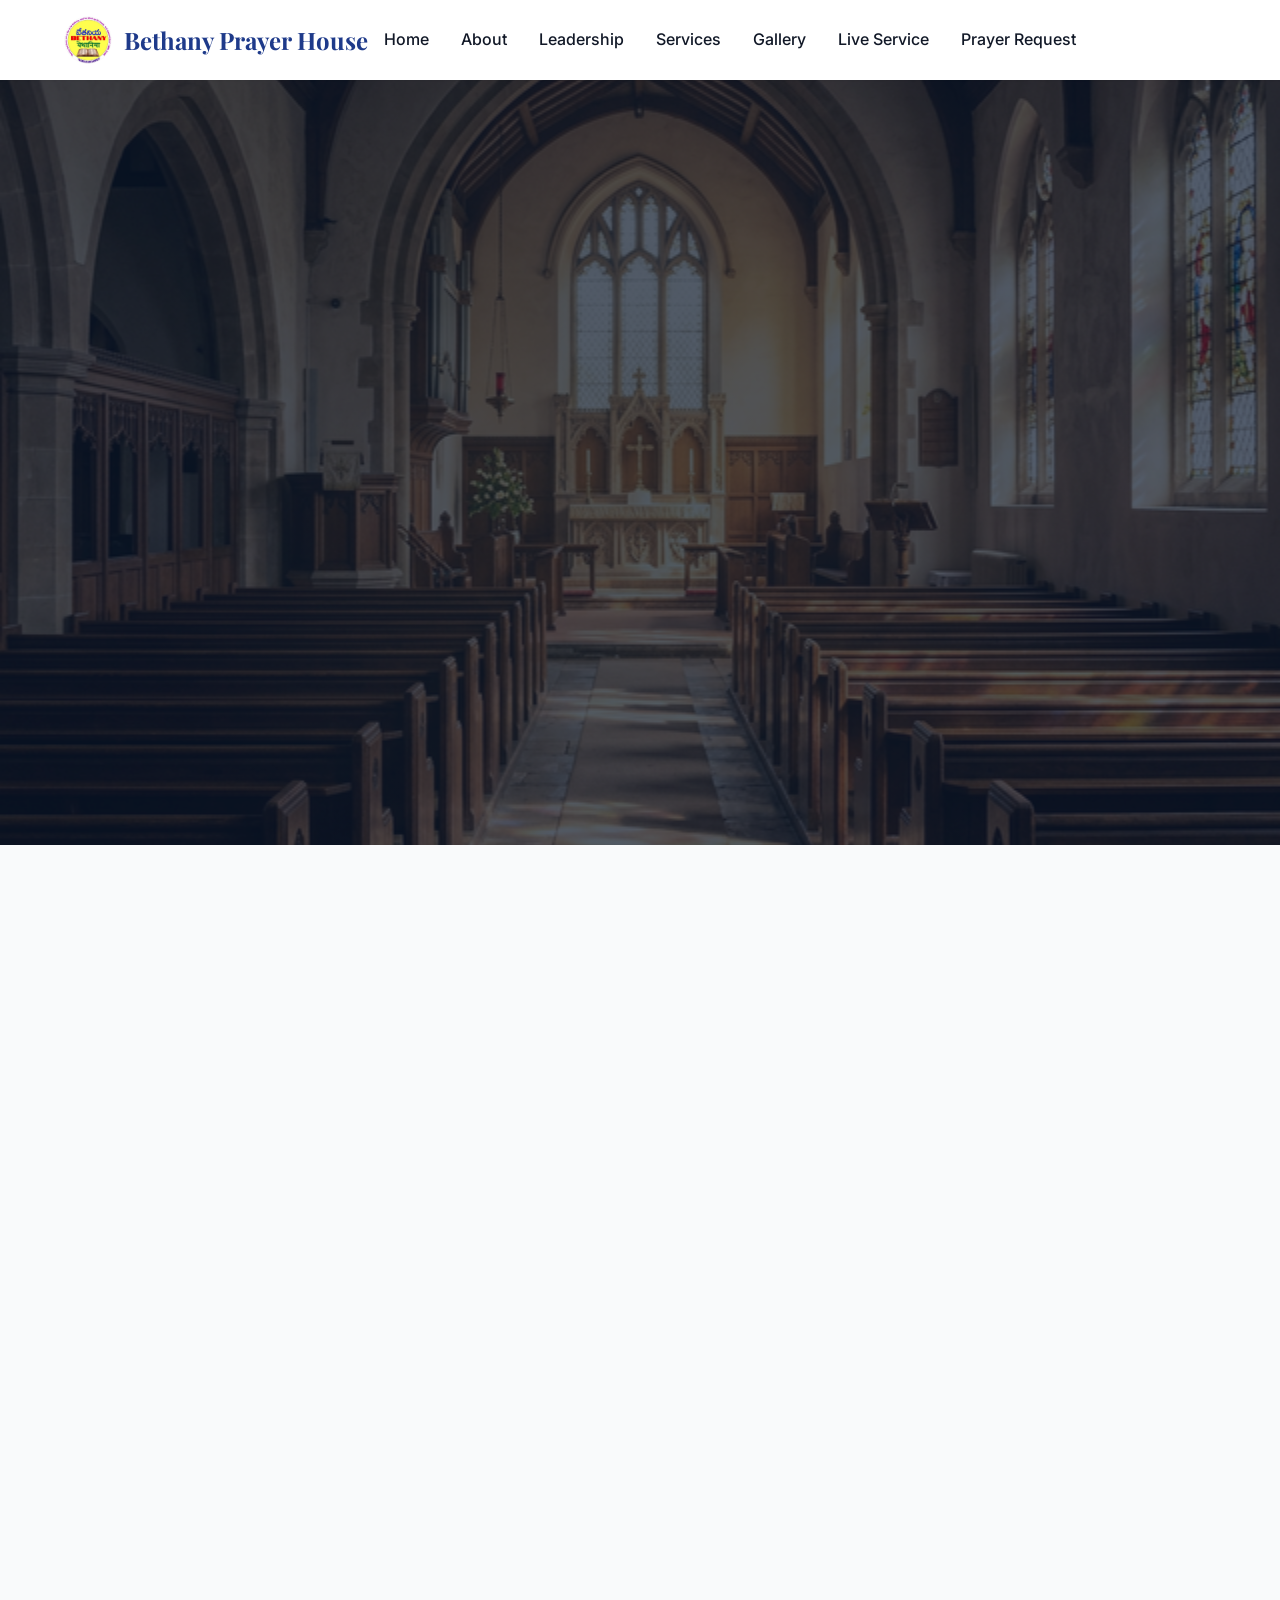
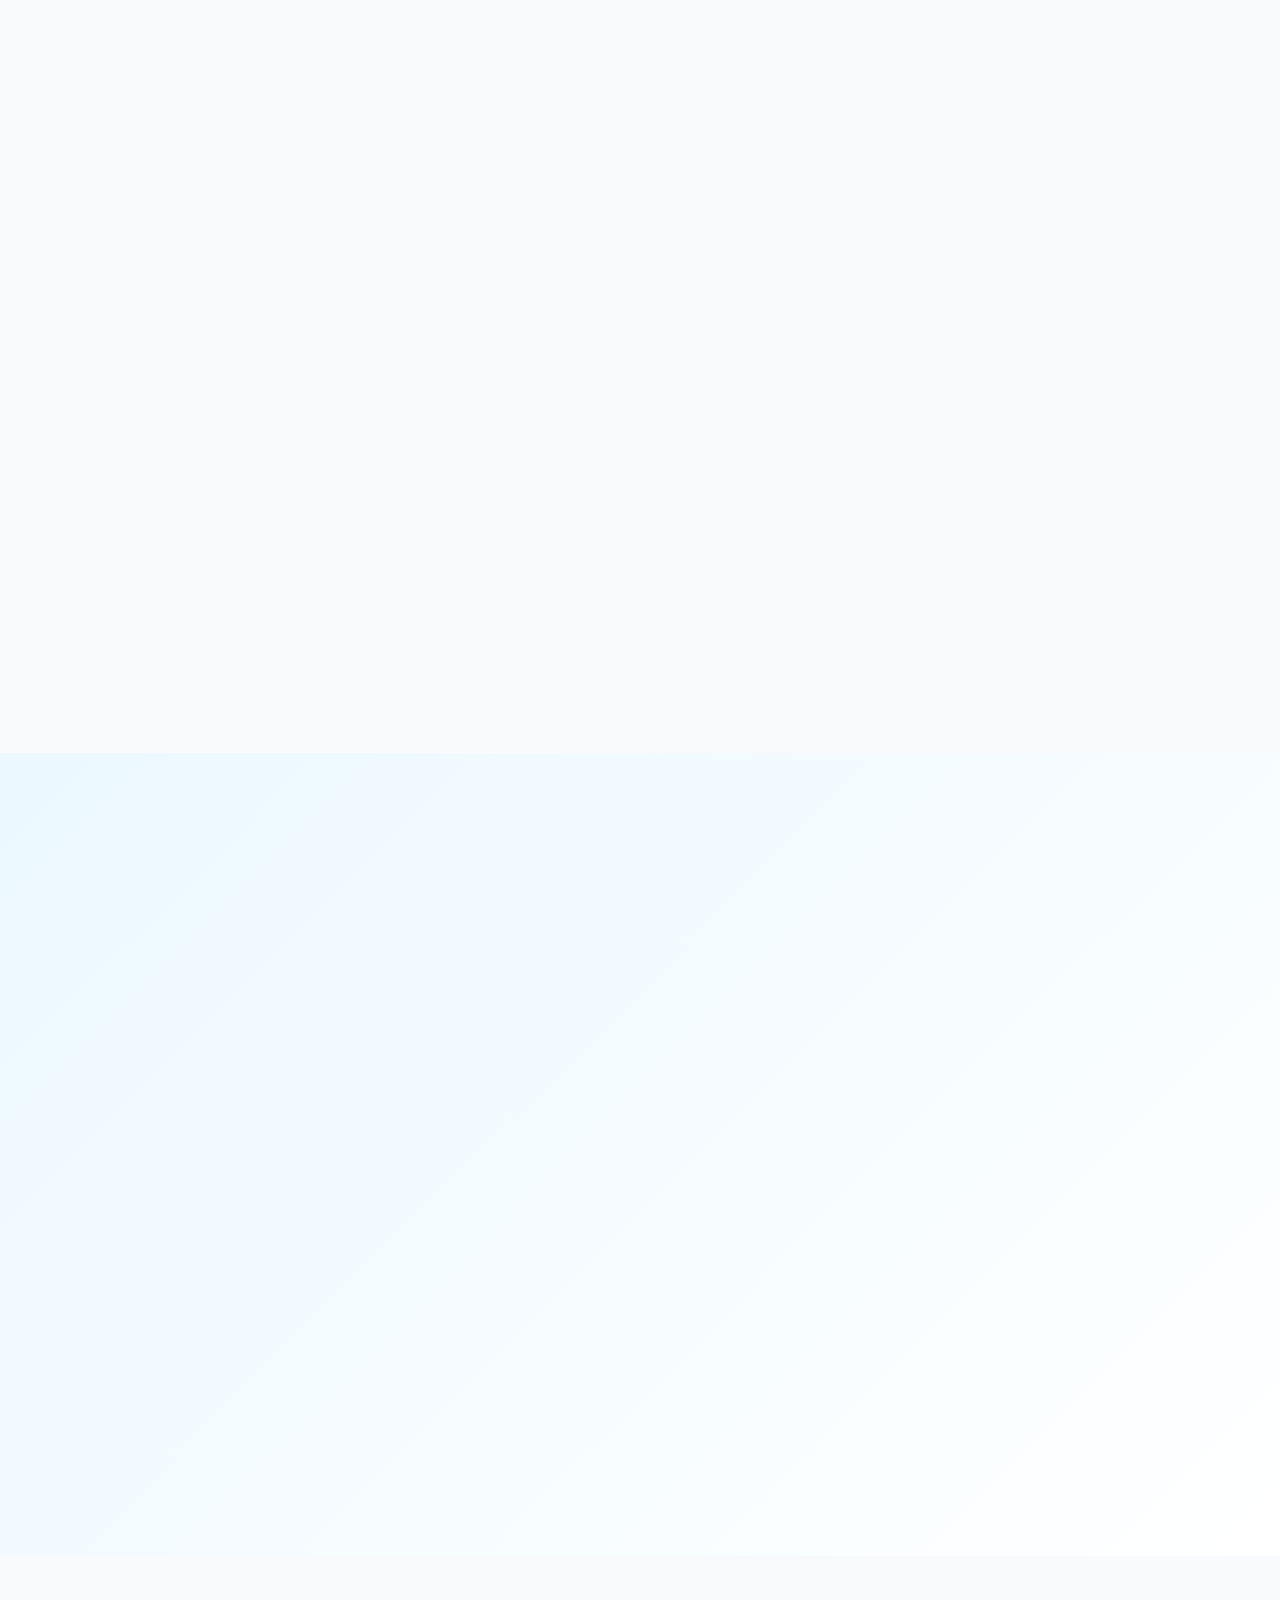
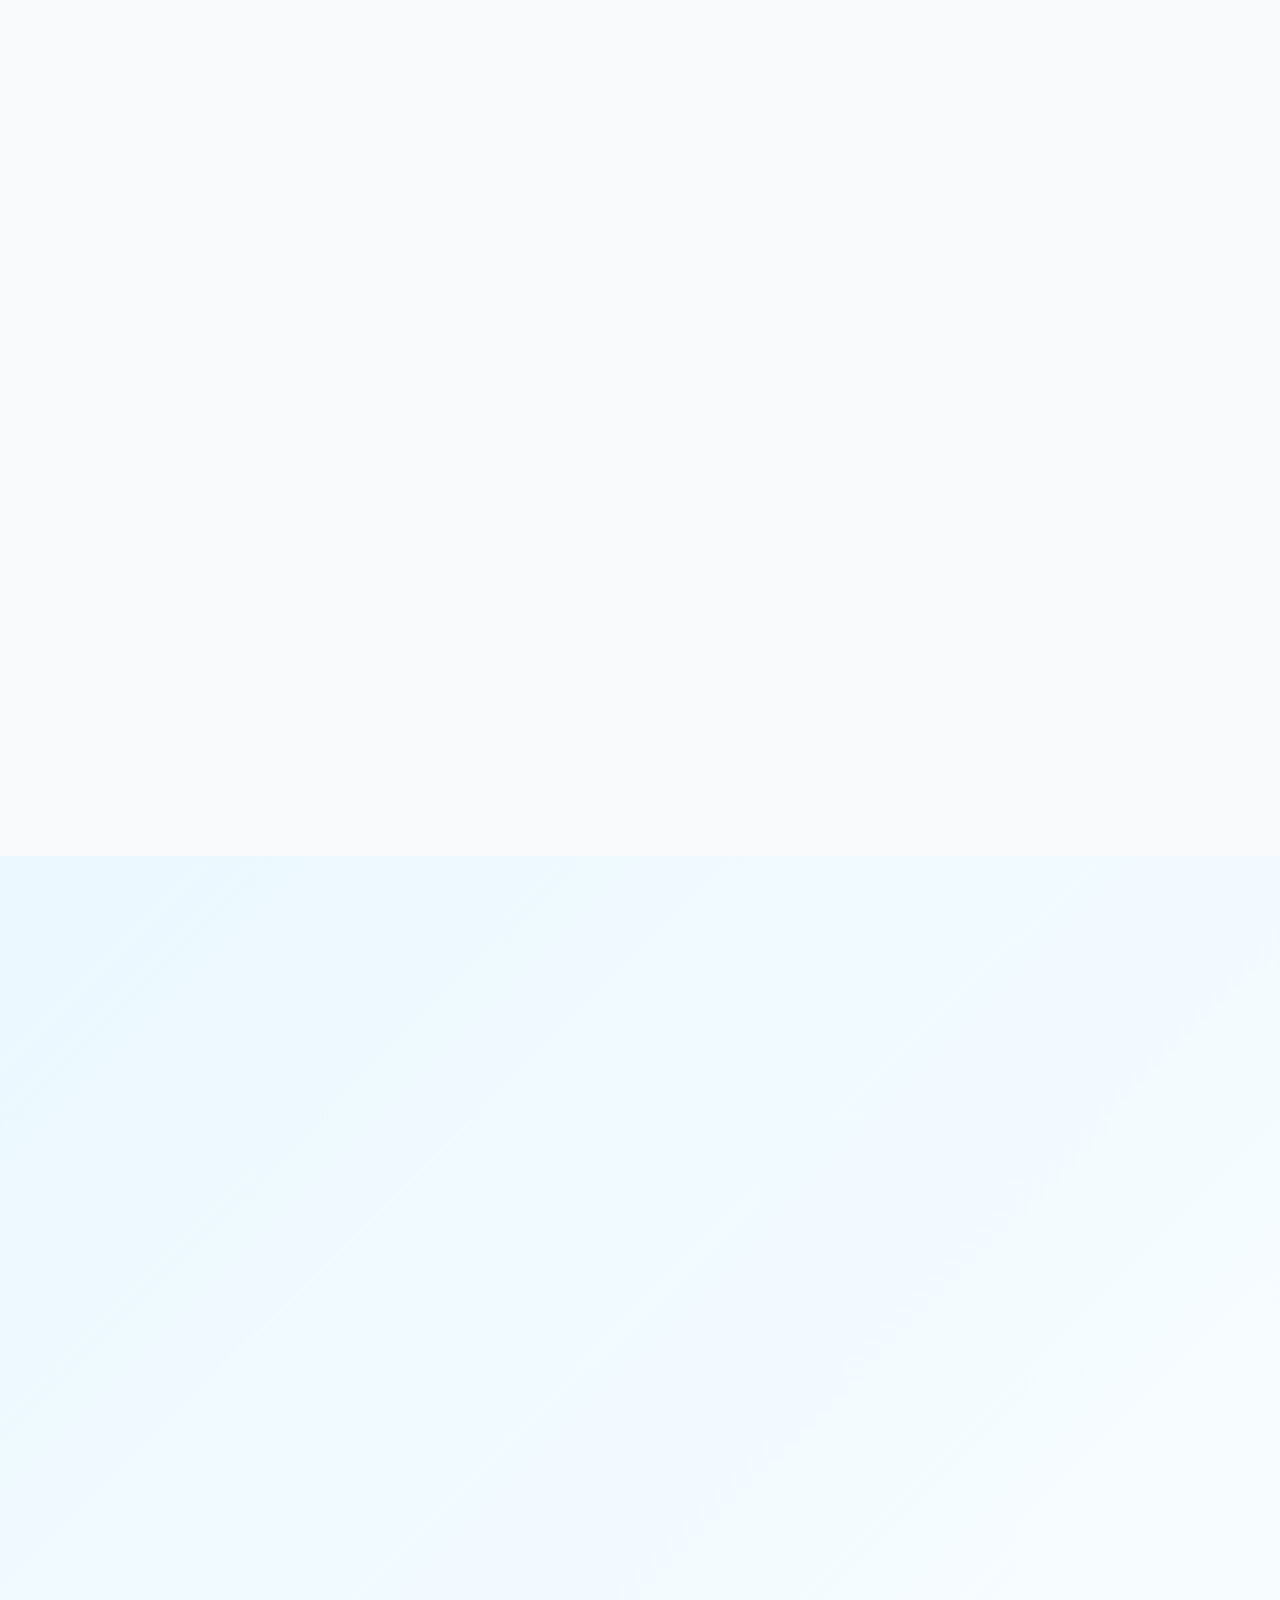
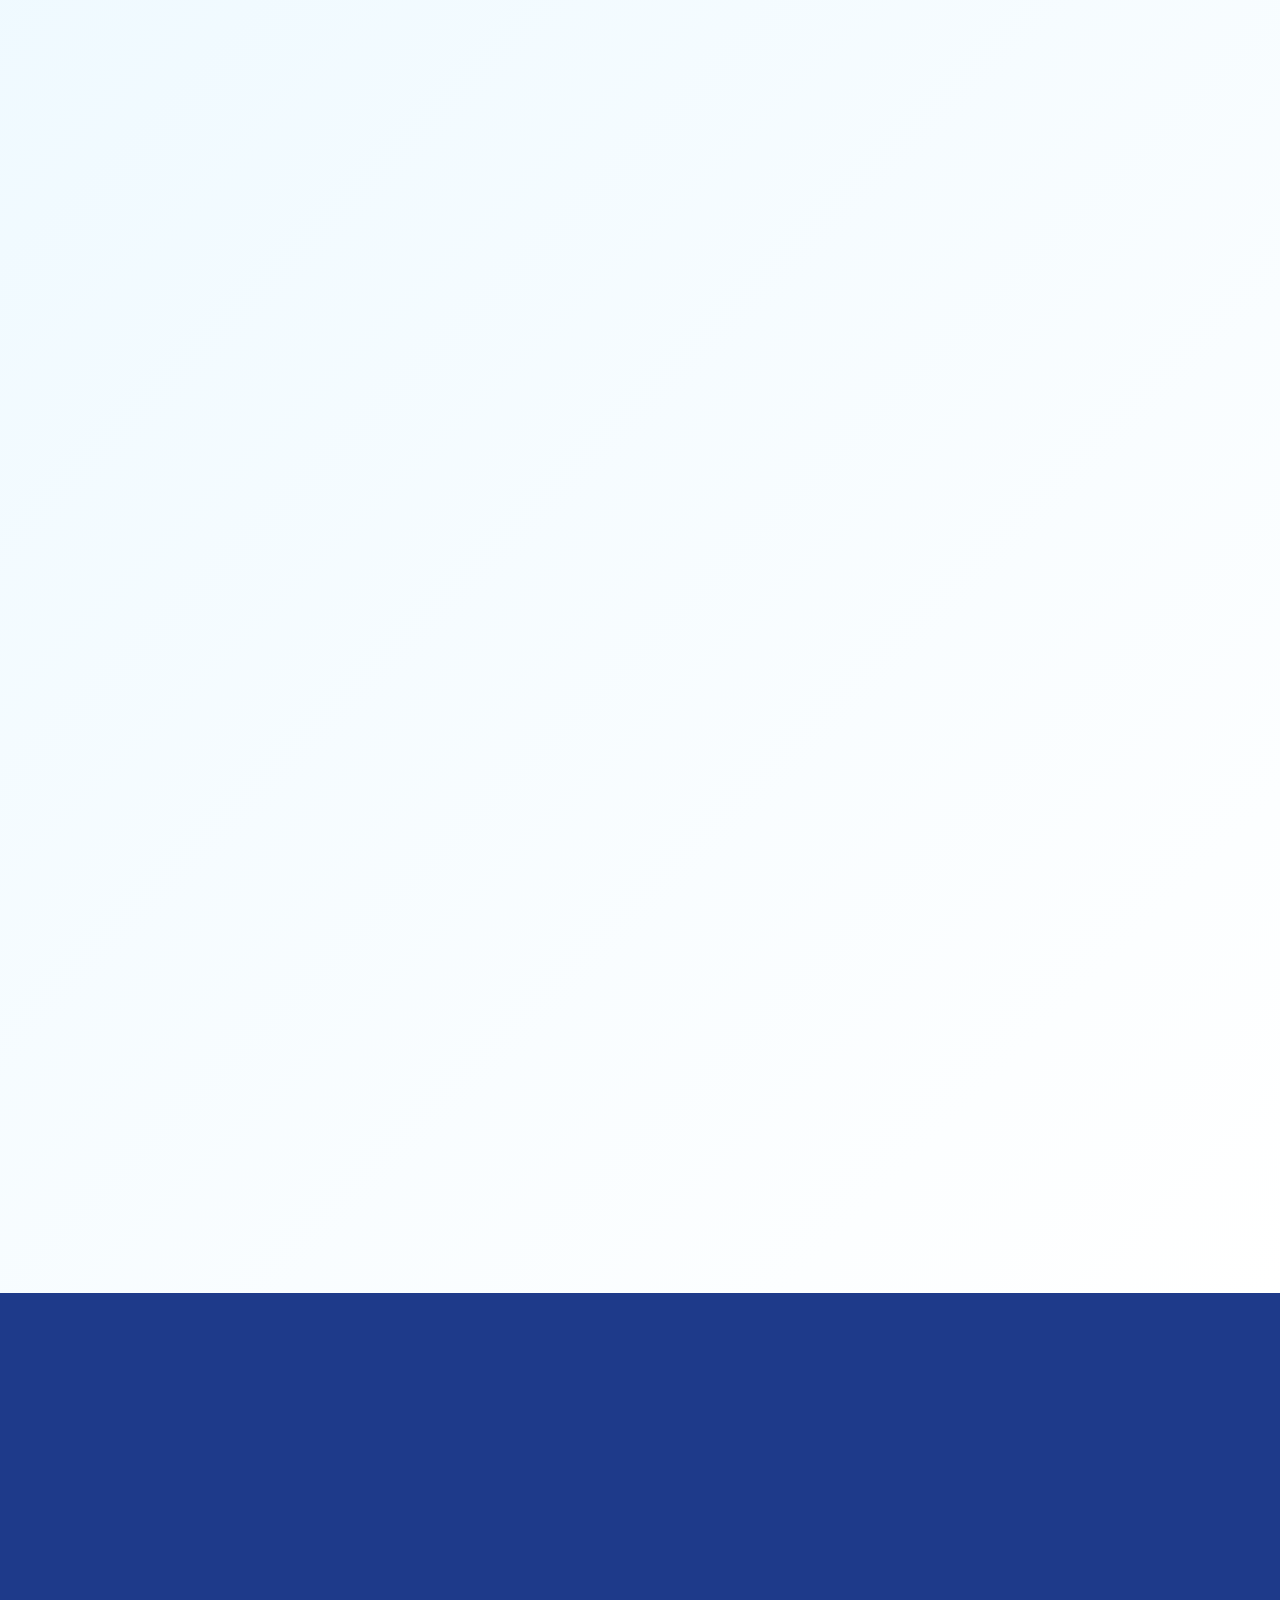
==== index.html @ dcb7485b "Initial commit: Church at Bethany website" ====
<!DOCTYPE html>
<html lang="en">

<head>
    <meta charset="UTF-8">
    <meta name="viewport" content="width=device-width, initial-scale=1.0">
    <title>Bethany Prayer House - Narasaraopet</title>
    <meta name="description"
        content="Bethany Prayer House is a Christian fellowship in Narasaraopet dedicated to worship, prayer, and Biblical teaching. Join our services, watch sermons, and submit prayer requests online.">
    <meta name="keywords"
        content="Church in Narasaraopet, Bethany Church Narasaraopet, Christian Church Narasaraopet, Bethany Prayer House Narasaraopet, Bible teaching church Narasaraopet">

    <!-- Fonts -->
    <link rel="preconnect" href="https://fonts.googleapis.com">
    <link rel="preconnect" href="https://fonts.gstatic.com" crossorigin>
    <link
        href="https://fonts.googleapis.com/css2?family=Inter:wght@300;400;500;600;700&family=Playfair+Display:ital,wght@0,400;0,600;0,700;1,400&display=swap"
        rel="stylesheet">

    <!-- Icons -->
    <script src="https://unpkg.com/lucide@latest"></script>

    <!-- Styles - Added v=2 to force browser to load new styles instead of cache -->
    <link rel="stylesheet" href="style.css?v=10">
</head>

<body>
    <header id="header" class="header"></header>

    <main id="app" class="main-content">
        <!-- Content will be injected here by app.js -->
    </main>

    <footer id="footer" class="footer"></footer>

    <!-- Scripts - Added v=5 to force browser to load new scripts instead of cache -->
    <script src="pages.js?v=10"></script>
    <script src="app.js?v=10"></script>
</body>

</html>
---- style.css ----
/* Global Variables */
:root {
    --primary-blue: #1E3A8A;
    --accent-gold: #D4AF37;
    --accent-gold-dark: #B38F24;

    --bg-white: #F9FAFB;
    --bg-gray: #EDF2F7;
    --bg-gradient: linear-gradient(135deg, #F9FAFB 0%, #E2E8F0 100%);
    --bg-alternate-gradient: linear-gradient(135deg, #EBF8FF 0%, #FFFFFF 100%);

    --text-main: #1F2937;
    --text-light: #4B5563;
    --text-dark: #111827;

    --font-heading: 'Playfair Display', serif;
    --font-body: 'Inter', sans-serif;

    --transition-fast: 0.2s ease;
    --transition-slow: 0.8s ease-out;

    --hover-zoom: scale(1.05);

    --shadow-sm: 0 1px 2px 0 rgb(0 0 0 / 0.05);
    --shadow-md: 0 4px 6px -1px rgb(0 0 0 / 0.1), 0 2px 4px -2px rgb(0 0 0 / 0.1);
    --shadow-lg: 0 15px 30px -5px rgb(0 0 0 / 0.1), 0 8px 10px -5px rgb(0 0 0 / 0.1);
}

/* Reset & Base Styles */
* {
    margin: 0;
    padding: 0;
    box-sizing: border-box;
}

html {
    scroll-behavior: smooth;
}

body {
    font-family: var(--font-body);
    font-size: 16px;
    line-height: 1.6;
    color: var(--text-main);
    background-color: var(--bg-white);
    display: flex;
    flex-direction: column;
    min-height: 100vh;
}

h1,
h2,
h3,
h4,
h5,
h6 {
    font-family: var(--font-heading);
    color: var(--primary-blue);
    line-height: 1.2;
    margin-bottom: 1rem;
    font-weight: 700;
}

a {
    color: inherit;
    text-decoration: none;
    transition: color var(--transition-fast);
}

img {
    max-width: 100%;
    height: auto;
    display: block;
}

ul {
    list-style: none;
}

button {
    cursor: pointer;
    font-family: inherit;
    border: none;
    background: none;
}

.main-content {
    flex: 1;
    margin-top: 80px;
    /* Space for fixed header */
}

/* Scroll Animations */
.fade-in {
    opacity: 0;
    transform: translateY(20px);
    transition: opacity var(--transition-slow), transform var(--transition-slow);
}

.fade-in.active {
    opacity: 1;
    transform: translateY(0);
}

.delay-1 {
    transition-delay: 0.1s;
}

.delay-2 {
    transition-delay: 0.2s;
}

.delay-3 {
    transition-delay: 0.3s;
}

/* Typography Utilities */
.text-center {
    text-align: center;
}

.text-gold {
    color: var(--accent-gold);
}

.text-blue {
    color: var(--primary-blue);
}

.text-white {
    color: var(--bg-white);
}

.text-muted {
    color: var(--text-light);
}

.font-bold {
    font-weight: 700;
}

.uppercase {
    text-transform: uppercase;
    letter-spacing: 1px;
}

/* Layout Utilities */
.container {
    width: 100%;
    max-width: 1200px;
    margin: 0 auto;
    padding: 0 1.5rem;
}

.section {
    padding: 6rem 0;
}

.bg-white {
    background-color: var(--bg-white);
}

.bg-gray {
    background: var(--bg-alternate-gradient);
}

.bg-blue {
    background-color: var(--primary-blue);
}

.bg-gradient {
    background: var(--bg-gradient);
}

.grid {
    display: grid;
    gap: 2rem;
}

.grid-cols-1 {
    grid-template-columns: 1fr;
}

@media (min-width: 768px) {
    .grid-cols-2 {
        grid-template-columns: repeat(2, 1fr);
    }

    .grid-cols-3 {
        grid-template-columns: repeat(3, 1fr);
    }
}

.flex {
    display: flex;
}

.flex-col {
    flex-direction: column;
}

.items-center {
    align-items: center;
}

.justify-between {
    justify-content: space-between;
}

.justify-center {
    justify-content: center;
}

.gap-2 {
    gap: 0.5rem;
}

.gap-4 {
    gap: 1rem;
}

.gap-8 {
    gap: 2rem;
}

.mb-2 {
    margin-bottom: 0.5rem;
}

.mb-4 {
    margin-bottom: 1rem;
}

.mb-8 {
    margin-bottom: 2rem;
}

.mx-auto {
    margin-left: auto;
    margin-right: auto;
}

/* Buttons */
.btn {
    display: inline-flex;
    align-items: center;
    justify-content: center;
    padding: 1rem 2rem;
    border-radius: 9999px;
    font-weight: 500;
    transition: all var(--transition-fast);
    text-align: center;
    gap: 0.5rem;
    min-width: 200px;
}

@media (max-width: 768px) {
    .btn {
        width: 100%;
    }
}

.btn-primary {
    background: linear-gradient(135deg, var(--accent-gold) 0%, #EDC967 100%);
    color: var(--primary-blue);
    font-weight: 600;
    box-shadow: var(--shadow-sm);
}

.btn-primary:hover {
    background: linear-gradient(135deg, var(--accent-gold-dark) 0%, var(--accent-gold) 100%);
    transform: translateY(-2px);
    box-shadow: 0 4px 15px rgba(212, 175, 55, 0.4);
}

.btn-outline {
    border: 2px solid var(--primary-blue);
    color: var(--primary-blue);
}

.btn-outline.text-white {
    border-color: var(--bg-white);
}

.btn-outline:hover {
    background-color: var(--primary-blue);
    color: var(--bg-white);
    border-color: var(--primary-blue);
}

.btn-outline-gold {
    border: 2px solid var(--accent-gold);
    color: var(--accent-gold);
}

.btn-outline-gold:hover {
    background-color: var(--accent-gold);
    color: var(--primary-blue);
    border-color: var(--accent-gold);
}

.btn-blue {
    background-color: #2563EB;
    color: var(--bg-white);
    border: 2px solid #2563EB;
}

.btn-blue:hover {
    background-color: #1D4ED8;
    color: var(--bg-white);
    border-color: #1D4ED8;
    transform: translateY(-2px);
    box-shadow: 0 4px 15px rgba(37, 99, 235, 0.4);
}

/* Header & Navbar */
.header {
    position: fixed;
    top: 0;
    left: 0;
    right: 0;
    height: 80px;
    background-color: rgba(255, 255, 255, 0.98);
    backdrop-filter: blur(10px);
    box-shadow: var(--shadow-sm);
    z-index: 1000;
}

.nav-container {
    display: flex;
    justify-content: space-between;
    align-items: center;
    height: 100%;
}

.logo {
    display: flex;
    align-items: center;
    gap: 0.75rem;
    font-family: var(--font-heading);
    font-size: 1.5rem;
    font-weight: 700;
    color: var(--primary-blue);
}

.logo img {
    height: 48px;
    width: 48px;
    object-fit: cover;
    border-radius: 50%;
}

.nav-links {
    display: flex;
    gap: 2rem;
    align-items: center;
}

.nav-link {
    font-weight: 500;
    color: var(--text-dark);
    position: relative;
    padding: 0.5rem 0;
}

.nav-link::after {
    content: '';
    position: absolute;
    bottom: 0;
    left: 0;
    width: 0;
    height: 2px;
    background-color: var(--accent-gold);
    transition: width var(--transition-fast);
}

.nav-link:not(.btn):hover::after,
.nav-link:not(.btn).active::after {
    width: 100%;
}

.nav-link:hover,
.nav-link.active {
    color: var(--primary-blue);
}

.mobile-menu-btn {
    display: none;
    color: var(--primary-blue);
    padding: 0.5rem;
}

/* Mobile Navigation */
@media (max-width: 992px) {
    .nav-links {
        position: fixed;
        top: 80px;
        left: -100%;
        width: 100%;
        height: calc(100vh - 80px);
        background-color: var(--bg-white);
        flex-direction: column;
        align-items: center;
        justify-content: flex-start;
        padding-top: 3rem;
        gap: 1.5rem;
        transition: left var(--transition-normal);
        overflow-y: auto;
    }

    .nav-links.show {
        left: 0;
    }

    .nav-link {
        font-size: 1.25rem;
    }

    .mobile-menu-btn {
        display: block;
    }
}

/* Footer */
.footer {
    background-color: var(--primary-blue);
    color: var(--bg-white);
    padding: 4rem 0 2rem;
}

.footer-grid {
    display: grid;
    grid-template-columns: 1fr;
    gap: 3rem;
    margin-bottom: 3rem;
}

@media (min-width: 768px) {
    .footer-grid {
        grid-template-columns: repeat(3, 1fr);
    }
}

.footer-col h3 {
    color: var(--accent-gold);
    font-size: 1.25rem;
    margin-bottom: 1.5rem;
    font-family: var(--font-heading);
}

.footer-col p {
    color: var(--bg-gray);
    margin-bottom: 1rem;
    opacity: 0.9;
}

.footer-links {
    display: grid;
    grid-template-columns: repeat(2, 1fr);
    gap: 0.75rem;
}

.footer-links a {
    color: var(--bg-gray);
    opacity: 0.8;
}

.footer-links a:hover {
    color: var(--accent-gold);
    opacity: 1;
}

.social-links {
    display: flex;
    gap: 1rem;
    margin-top: 1.5rem;
}

.social-link {
    display: flex;
    align-items: center;
    justify-content: center;
    width: 40px;
    height: 40px;
    border-radius: 50%;
    background-color: rgba(255, 255, 255, 0.1);
    color: var(--bg-white);
    transition: all var(--transition-fast);
}

.social-link:hover {
    background-color: var(--accent-gold);
    color: var(--primary-blue);
    transform: translateY(-2px);
}

.footer-bottom {
    text-align: center;
    padding-top: 2rem;
    border-top: 1px solid rgba(255, 255, 255, 0.1);
    color: var(--bg-gray);
    opacity: 0.7;
    font-size: 0.875rem;
}

/* Hero Section */
.hero {
    position: relative;
    min-height: 85vh;
    display: flex;
    align-items: center;
    background: linear-gradient(135deg, var(--primary-blue) 0%, #0a192f 100%);
    overflow: hidden;
}

.hero::before {
    content: '';
    position: absolute;
    top: 0;
    left: 0;
    right: 0;
    bottom: 0;
    background: radial-gradient(circle at center, rgba(212, 175, 55, 0.15) 0%, transparent 70%);
    pointer-events: none;
}

.hero-content {
    position: relative;
    z-index: 1;
    max-width: 900px;
    margin: 0 auto;
    text-align: center;
    padding: 0 1.5rem;
}

.hero-title {
    color: var(--bg-white);
    font-size: clamp(3rem, 6vw, 5rem);
    margin-bottom: 1.5rem;
    text-shadow: 0 4px 12px rgba(0, 0, 0, 0.4);
    letter-spacing: -1px;
}

.hero-subtitle {
    color: var(--bg-gray);
    font-size: clamp(1.125rem, 2vw, 1.5rem);
    margin-bottom: 3rem;
    font-weight: 400;
    opacity: 0.9;
}

.hero-buttons {
    display: flex;
    gap: 1rem;
    justify-content: center;
    flex-wrap: wrap;
}

/* Common Page Header */
.page-header {
    background: linear-gradient(135deg, var(--primary-blue) 0%, #0a192f 100%);
    color: var(--bg-white);
    padding: 6rem 0 4rem;
    text-align: center;
    position: relative;
    overflow: hidden;
}

.page-header::before {
    content: '';
    position: absolute;
    top: 0;
    left: 0;
    right: 0;
    bottom: 0;
    background: radial-gradient(circle at center, rgba(212, 175, 55, 0.1) 0%, transparent 70%);
    pointer-events: none;
}

.page-header h1 {
    color: var(--bg-white);
    font-size: clamp(2rem, 4vw, 3.5rem);
    margin-bottom: 1rem;
    position: relative;
    z-index: 1;
}

.page-header p {
    font-size: 1.125rem;
    max-width: 600px;
    margin: 0 auto;
    color: rgba(255, 255, 255, 0.8);
    position: relative;
    z-index: 1;
}

/* Image Text Block (Leadership / Founder) */
.img-text-block {
    display: flex;
    flex-direction: column;
    gap: 2rem;
    align-items: center;
}

@media (min-width: 768px) {
    .img-text-block {
        flex-direction: row;
        gap: 4rem;
    }

    .img-text-block.reverse {
        flex-direction: row-reverse;
    }
}

.img-text-content {
    flex: 1;
}

.img-text-image {
    flex: 1;
    width: 100%;
    max-width: 450px;
}

.img-text-image img {
    border-radius: 12px;
    box-shadow: var(--shadow-lg);
    width: 100%;
    aspect-ratio: 4/5;
    object-fit: cover;
}

/* Cards */
.card {
    background: var(--bg-white);
    border-radius: 12px;
    padding: 2rem;
    box-shadow: var(--shadow-sm);
    transition: transform var(--transition-normal), box-shadow var(--transition-normal);
    border: 1px solid rgba(0, 0, 0, 0.05);
    height: 100%;
}

.card:hover {
    transform: translateY(-5px);
    box-shadow: var(--shadow-lg);
}

.card-icon {
    width: 64px;
    height: 64px;
    background-color: var(--bg-gray);
    border-radius: 50%;
    display: flex;
    align-items: center;
    justify-content: center;
    color: var(--primary-blue);
    margin-bottom: 1.5rem;
}

.card-title {
    font-family: var(--font-heading);
    font-size: 1.5rem;
    color: var(--primary-blue);
    margin-bottom: 1rem;
}

/* Service Cards Custom Hover */
.service-card {
    transition: all var(--transition-normal);
}

.service-card:hover {
    transform: translateY(-5px);
    box-shadow: var(--shadow-lg);
    border-left-width: 6px;
}

/* Forms */
.form-group {
    margin-bottom: 1.5rem;
    position: relative;
}

.form-label {
    display: block;
    font-weight: 600;
    margin-bottom: 0.5rem;
    color: var(--primary-blue);
    font-size: 0.95rem;
    text-transform: uppercase;
    letter-spacing: 0.5px;
}

.form-control {
    width: 100%;
    padding: 1rem 1.25rem;
    border: 2px solid transparent;
    background-color: var(--bg-gray);
    border-radius: 12px;
    font-family: inherit;
    font-size: 1rem;
    color: var(--text-dark);
    transition: all var(--transition-fast);
}

.form-control::placeholder {
    color: #9CA3AF;
}

.form-control:focus {
    outline: none;
    background-color: var(--bg-white);
    border-color: var(--accent-gold);
    box-shadow: 0 0 0 4px rgba(212, 175, 55, 0.15);
}

textarea.form-control {
    min-height: 150px;
    resize: vertical;
    line-height: 1.6;
}

/* Gallery Grid */
.gallery-grid {
    display: grid;
    gap: 1.5rem;
    grid-template-columns: 1fr;
}

@media (min-width: 640px) {
    .gallery-grid {
        grid-template-columns: repeat(2, 1fr);
    }
}

@media (min-width: 1024px) {
    .gallery-grid {
        grid-template-columns: repeat(3, 1fr);
    }
}

.gallery-item {
    aspect-ratio: 1;
    border-radius: 12px;
    overflow: hidden;
    cursor: pointer;
    background: var(--bg-gray);
    position: relative;
    box-shadow: var(--shadow-sm);
    transition: transform var(--transition-normal), box-shadow var(--transition-normal);
}

.gallery-item img {
    width: 100%;
    height: 100%;
    object-fit: cover;
    transition: transform 0.5s ease;
}

.gallery-item:hover img {
    transform: scale(1.05);
}

.gallery-item:hover {
    box-shadow: var(--shadow-lg);
    transform: translateY(-5px);
}

/* Lightbox */
.lightbox {
    position: fixed;
    top: 0;
    left: 0;
    right: 0;
    bottom: 0;
    background: rgba(15, 23, 42, 0.95);
    z-index: 2000;
    display: flex;
    align-items: center;
    justify-content: center;
    opacity: 0;
    pointer-events: none;
    transition: opacity var(--transition-normal);
}

.lightbox.show {
    opacity: 1;
    pointer-events: auto;
}

.lightbox-content {
    max-width: 90%;
    max-height: 90vh;
}

.lightbox-content img {
    max-height: 90vh;
    border-radius: 8px;
    box-shadow: var(--shadow-lg);
    object-fit: contain;
}

.lightbox-close {
    position: absolute;
    top: 1.5rem;
    right: 1.5rem;
    color: var(--bg-white);
    background: rgba(255, 255, 255, 0.1);
    border: none;
    border-radius: 50%;
    width: 48px;
    height: 48px;
    display: flex;
    align-items: center;
    justify-content: center;
    transition: all var(--transition-fast);
    cursor: pointer;
}

.lightbox-close:hover {
    background: var(--accent-gold);
    color: var(--primary-blue);
}

/* Video Grid */
.video-grid {
    display: grid;
    gap: 2rem;
    grid-template-columns: 1fr;
}

@media (min-width: 768px) {
    .video-grid {
        grid-template-columns: repeat(2, 1fr);
    }
}

@media (min-width: 1024px) {
    .video-grid {
        grid-template-columns: repeat(3, 1fr);
    }
}

.video-card {
    border-radius: 12px;
    overflow: hidden;
    box-shadow: var(--shadow-md);
    background: var(--bg-white);
}

.video-card-thumb {
    aspect-ratio: 16/9;
    background: var(--bg-gray);
    position: relative;
    display: flex;
    align-items: center;
    justify-content: center;
    color: var(--primary-blue);
}

.video-card-thumb:hover {
    background: var(--primary-blue);
    color: var(--bg-white);
}

.video-card-info {
    padding: 1.5rem;
    text-align: left;
}

/* ===================== Scripture / Bible Verse Cards ===================== */

/* Hero Verse - below hero section */
.scripture-hero-verse {
    background: linear-gradient(135deg, #EBF4FF 0%, #F0F7FF 100%);
    border-left: 4px solid #3B82F6;
    padding: 2.5rem 2rem;
    text-align: center;
}

.scripture-hero-verse blockquote {
    max-width: 680px;
    margin: 0 auto;
    font-family: var(--font-heading);
    font-style: italic;
    font-size: clamp(1.1rem, 2.2vw, 1.35rem);
    color: #2563EB;
    line-height: 1.75;
    border: none;
    padding: 0;
}

.scripture-hero-verse cite {
    display: block;
    margin-top: 0.75rem;
    font-size: 0.9rem;
    font-style: normal;
    font-weight: 600;
    color: #1E40AF;
    letter-spacing: 0.5px;
}

/* Prayer Verse - Highlighted card above prayer form */
.scripture-prayer-card {
    max-width: 500px;
    margin: 0 auto 2rem auto;
    background: linear-gradient(135deg, #EFF6FF 0%, #DBEAFE 100%);
    border: 1px solid #BFDBFE;
    border-left: 5px solid #3B82F6;
    border-radius: 12px;
    padding: 1.75rem 2rem;
    text-align: center;
    box-shadow: 0 4px 12px rgba(59, 130, 246, 0.1);
}

.scripture-prayer-card .verse-icon {
    font-size: 1.5rem;
    margin-bottom: 0.75rem;
    display: block;
}

.scripture-prayer-card blockquote {
    font-family: var(--font-heading);
    font-style: italic;
    font-size: 1rem;
    color: #1E3A8A;
    line-height: 1.75;
    margin: 0 0 0.75rem 0;
}

.scripture-prayer-card cite {
    font-style: normal;
    font-size: 0.85rem;
    font-weight: 700;
    color: #2563EB;
    letter-spacing: 0.5px;
}

/* Live / Worship Verse - centered, elegant */
.scripture-worship-verse {
    max-width: 680px;
    margin: 0 auto 2.5rem auto;
    text-align: center;
    padding: 2rem 1.5rem;
    position: relative;
}

.scripture-worship-verse::before,
.scripture-worship-verse::after {
    content: '✦';
    color: var(--accent-gold);
    font-size: 1.1rem;
    display: block;
    margin-bottom: 0.5rem;
}

.scripture-worship-verse::after {
    margin-bottom: 0;
    margin-top: 0.5rem;
}

.scripture-worship-verse blockquote {
    font-family: var(--font-heading);
    font-style: italic;
    font-size: clamp(1.05rem, 2vw, 1.25rem);
    color: var(--primary-blue);
    line-height: 1.8;
    margin: 0 0 0.75rem 0;
}

.scripture-worship-verse cite {
    font-style: normal;
    font-size: 0.875rem;
    font-weight: 600;
    color: var(--accent-gold-dark);
    letter-spacing: 0.5px;
}

/* Inline section verse (Services / Gallery) */
.scripture-section-verse {
    max-width: 800px;
    margin: 0 auto 3rem auto;
    background: var(--bg-white);
    border-radius: 12px;
    border: 1px solid rgba(212, 175, 55, 0.3);
    box-shadow: 0 2px 16px rgba(30, 58, 138, 0.07);
    padding: 1.75rem 2.5rem;
    text-align: center;
    position: relative;
}

.scripture-section-verse::before {
    content: '"';
    position: absolute;
    top: -0.5rem;
    left: 1.5rem;
    font-size: 4rem;
    font-family: var(--font-heading);
    color: var(--accent-gold);
    opacity: 0.5;
    line-height: 1;
}

.scripture-section-verse blockquote {
    font-family: var(--font-heading);
    font-style: italic;
    font-size: clamp(1rem, 2vw, 1.15rem);
    color: var(--text-dark);
    line-height: 1.75;
    margin: 0 0 0.75rem 0;
    padding: 0 1rem;
}

.scripture-section-verse cite {
    font-style: normal;
    font-size: 0.875rem;
    font-weight: 700;
    color: var(--primary-blue);
    letter-spacing: 0.5px;
}

/* Footer Verse Strip */
.footer-verse {
    border-top: 1px solid rgba(255, 255, 255, 0.12);
    border-bottom: 1px solid rgba(255, 255, 255, 0.12);
    padding: 2rem 1.5rem;
    text-align: center;
    margin-bottom: 3rem;
}

.footer-verse blockquote {
    font-family: var(--font-heading);
    font-style: italic;
    font-size: clamp(0.95rem, 1.8vw, 1.1rem);
    color: rgba(255, 255, 255, 0.9);
    line-height: 1.8;
    max-width: 640px;
    margin: 0 auto 0.5rem auto;
}

.footer-verse cite {
    font-style: normal;
    font-size: 0.8rem;
    font-weight: 600;
    color: var(--accent-gold);
    letter-spacing: 0.5px;
}

/* Hebron Ministry Scripture Card */
.scripture-hebron-card {
    max-width: 620px;
    margin: 2rem auto 0 auto;
    background: linear-gradient(135deg, #EFF6FF 0%, #DBEAFE 100%);
    border: 1px solid #BFDBFE;
    border-radius: 14px;
    padding: 2rem 2.5rem;
    text-align: center;
    box-shadow: 0 4px 16px rgba(59, 130, 246, 0.12);
    position: relative;
}

.scripture-hebron-card::before {
    content: '✦';
    display: block;
    color: #3B82F6;
    font-size: 1.1rem;
    margin-bottom: 0.75rem;
    opacity: 0.7;
}

.scripture-hebron-card blockquote {
    font-family: var(--font-heading);
    font-style: italic;
    font-size: clamp(1.05rem, 2vw, 1.2rem);
    color: #1E3A8A;
    line-height: 1.8;
    margin: 0 0 0.75rem 0;
}

.scripture-hebron-card cite {
    font-style: normal;
    font-size: 0.85rem;
    font-weight: 700;
    color: #2563EB;
    letter-spacing: 0.5px;
}

@media (max-width: 600px) {
    .scripture-hebron-card {
        padding: 1.5rem 1.25rem;
        margin: 1.5rem 1rem 0 1rem;
    }
}
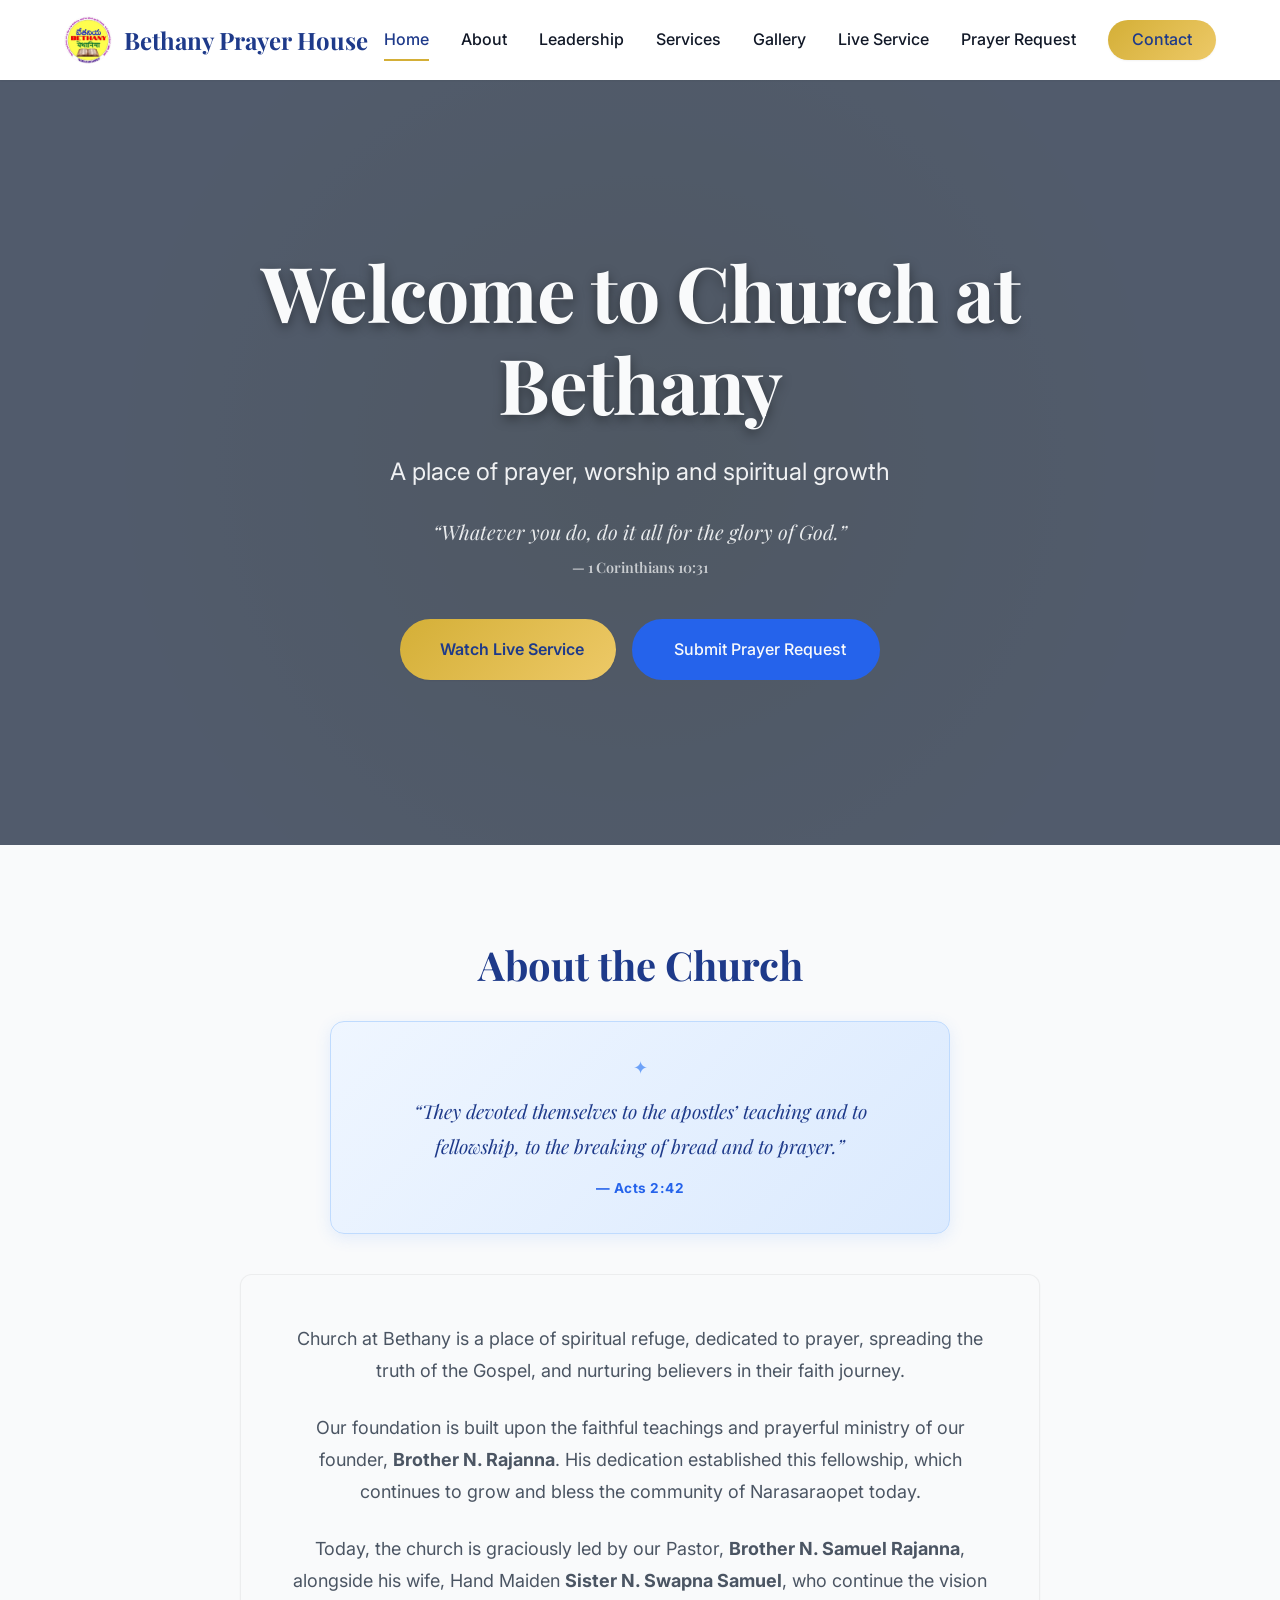
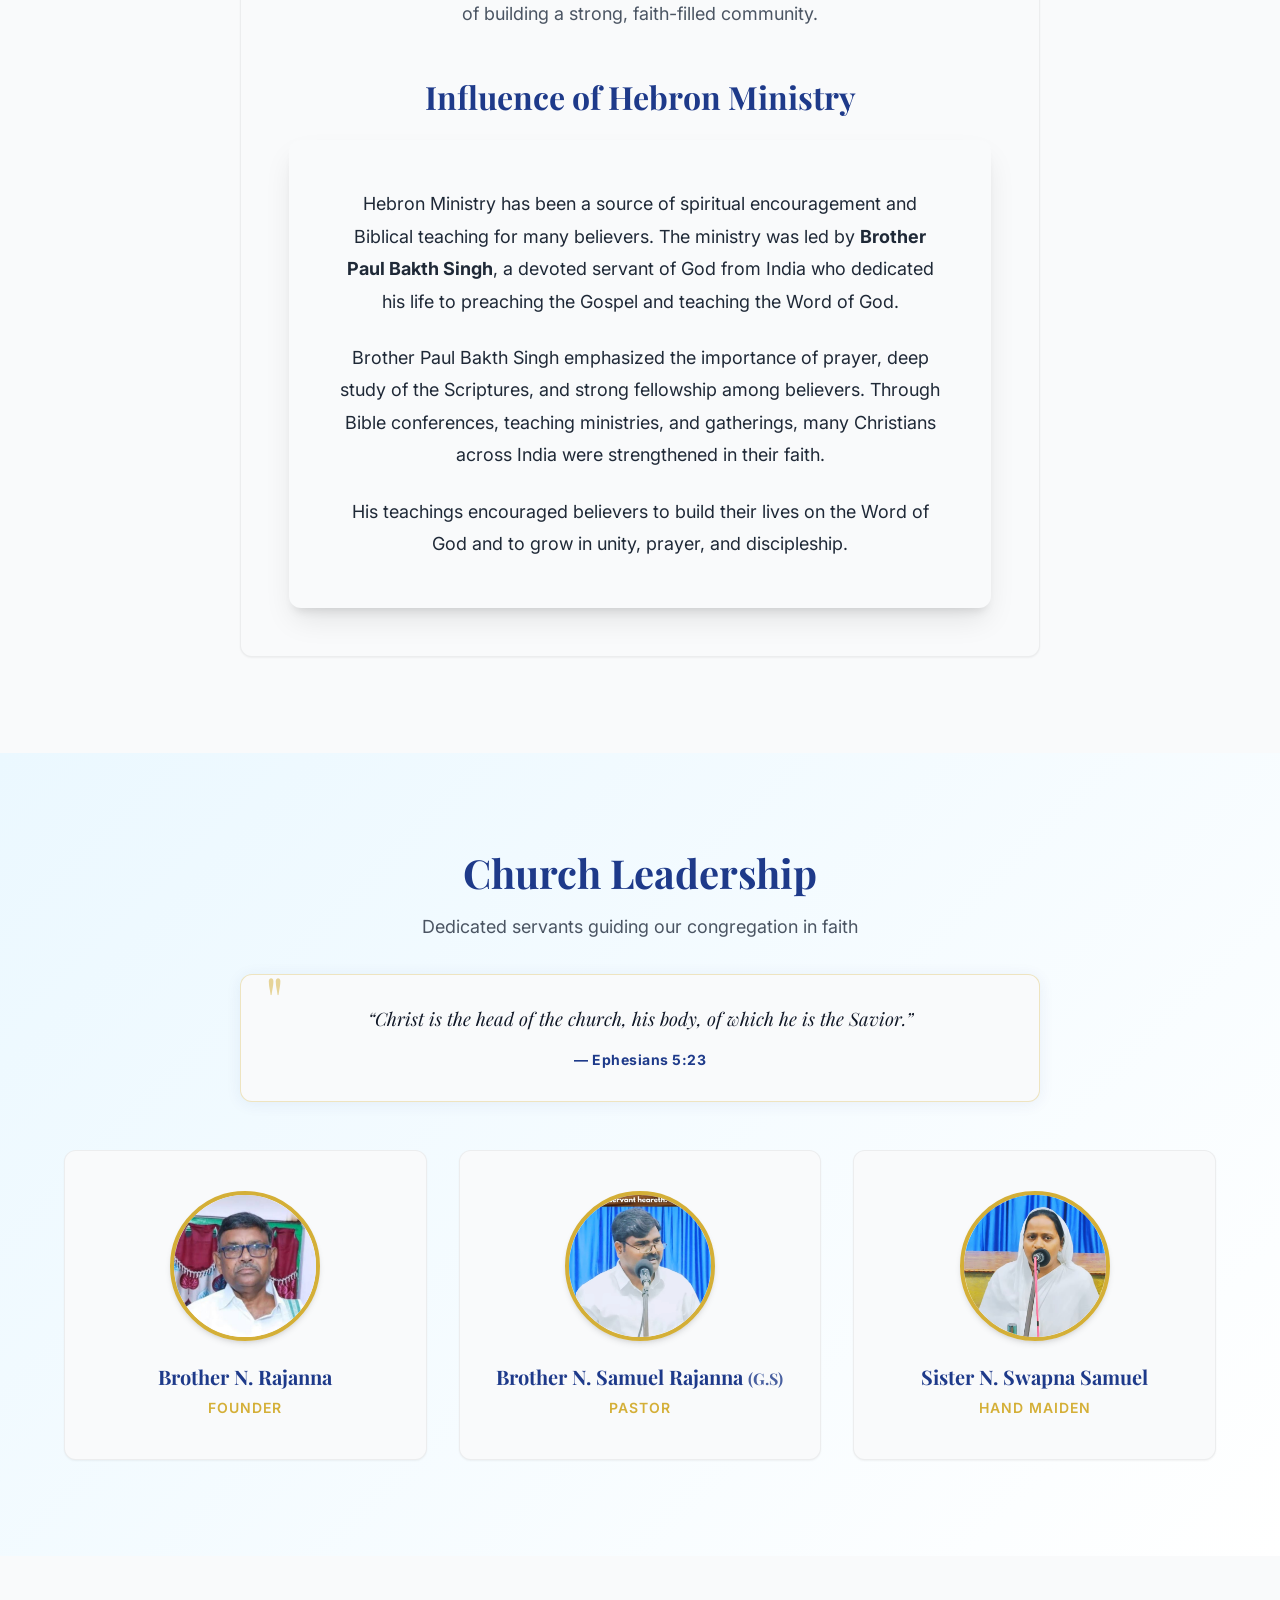
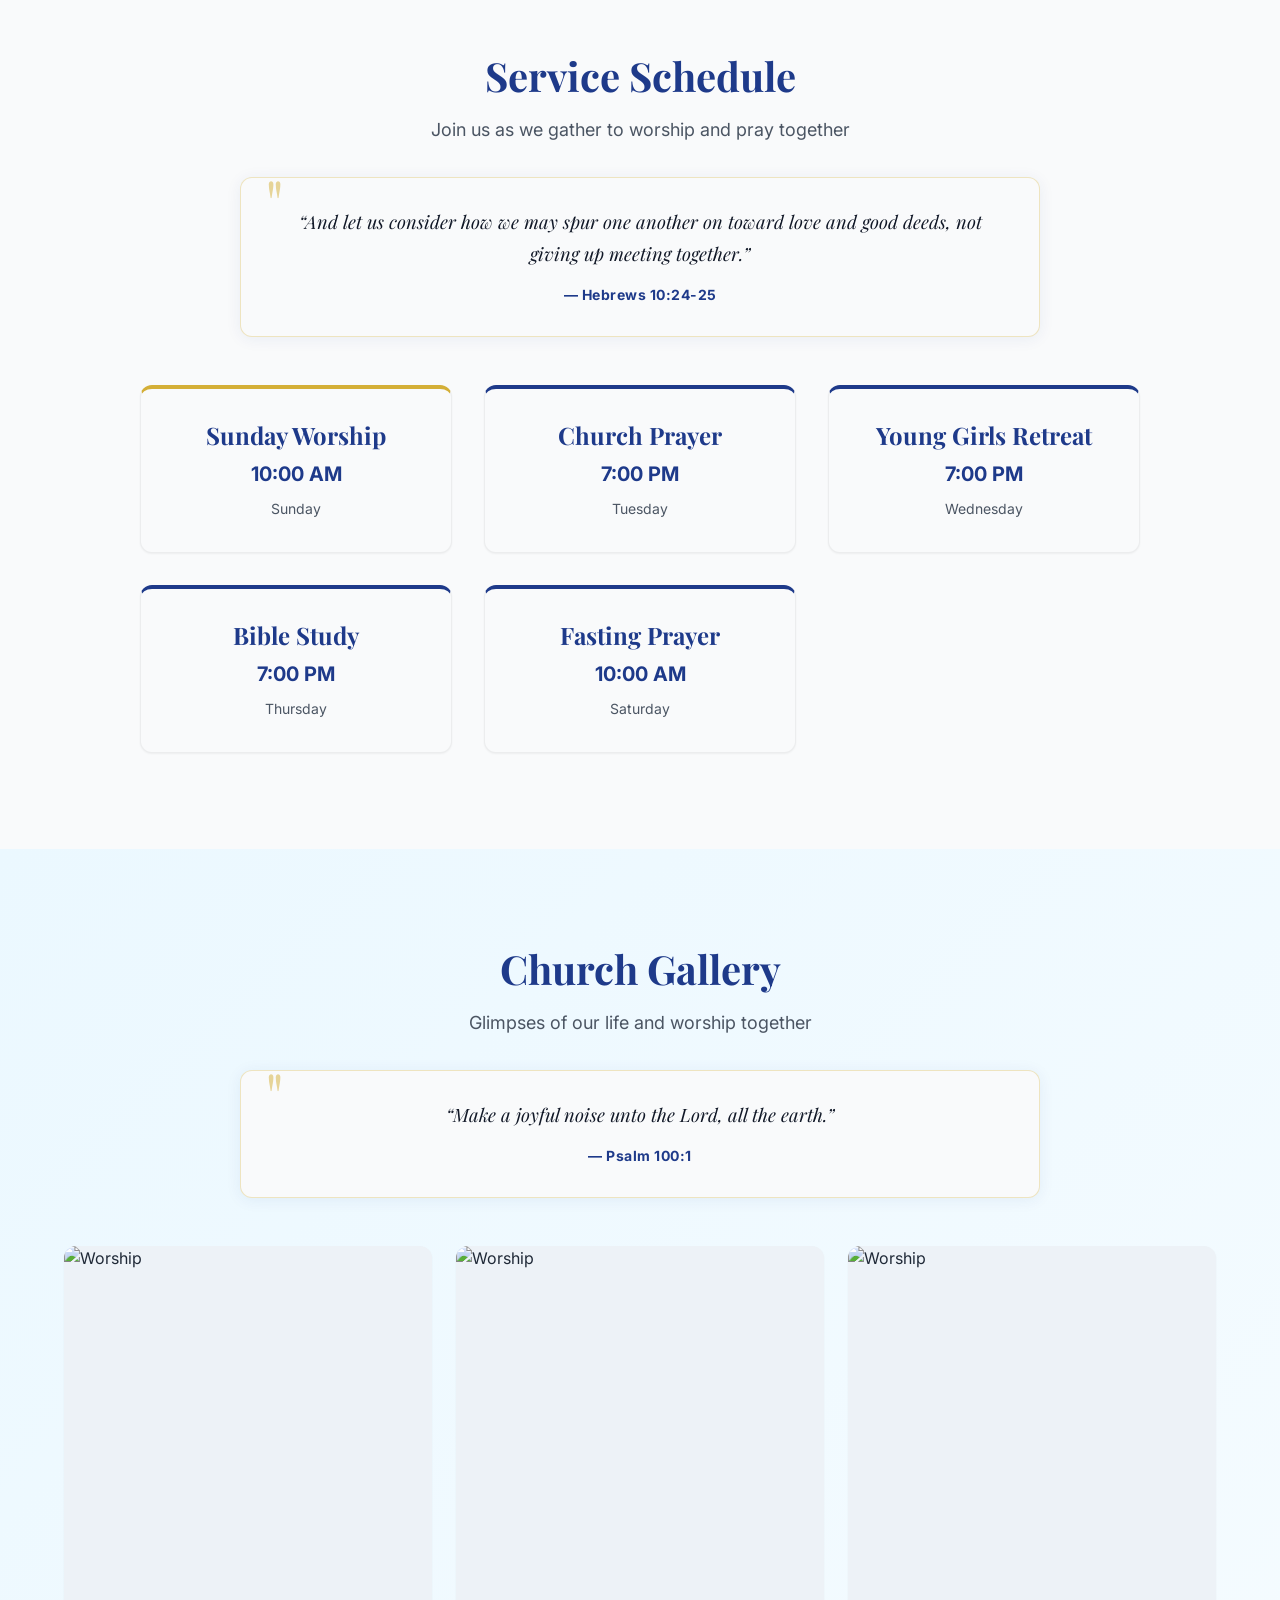
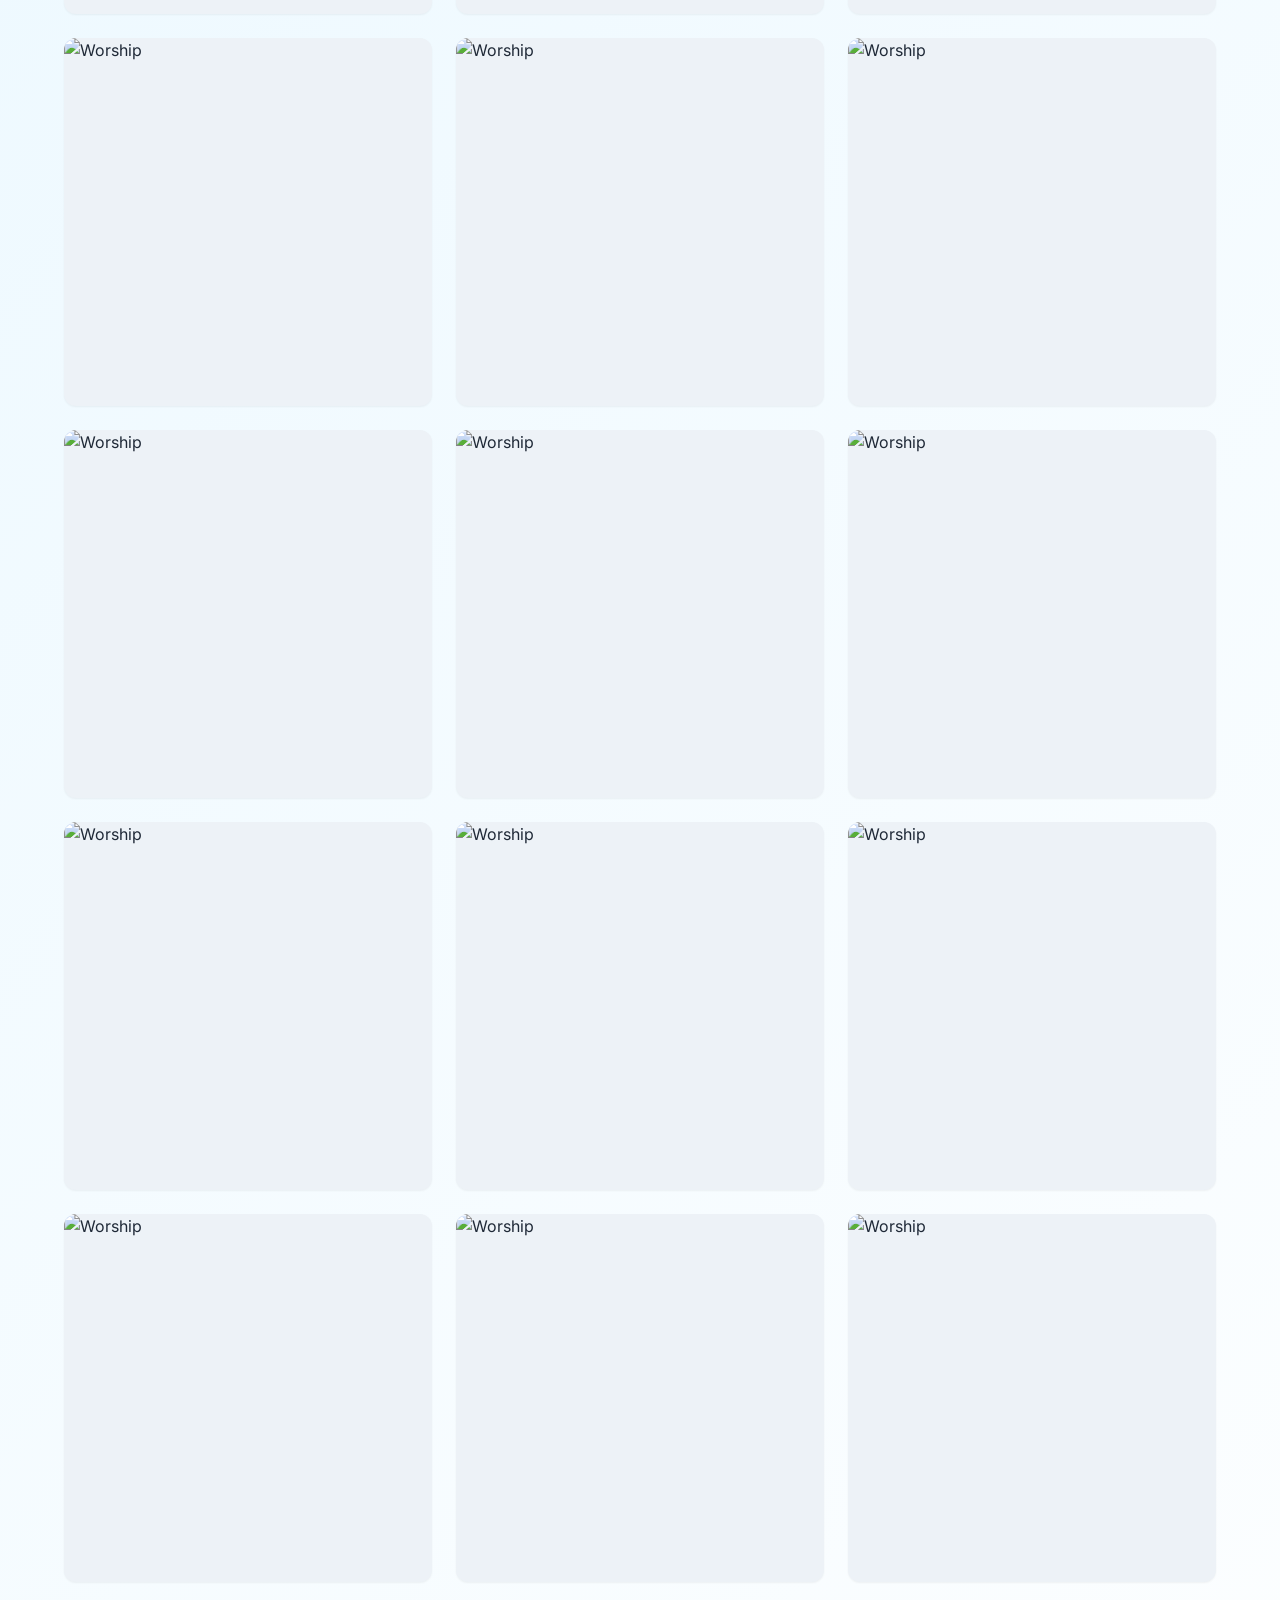
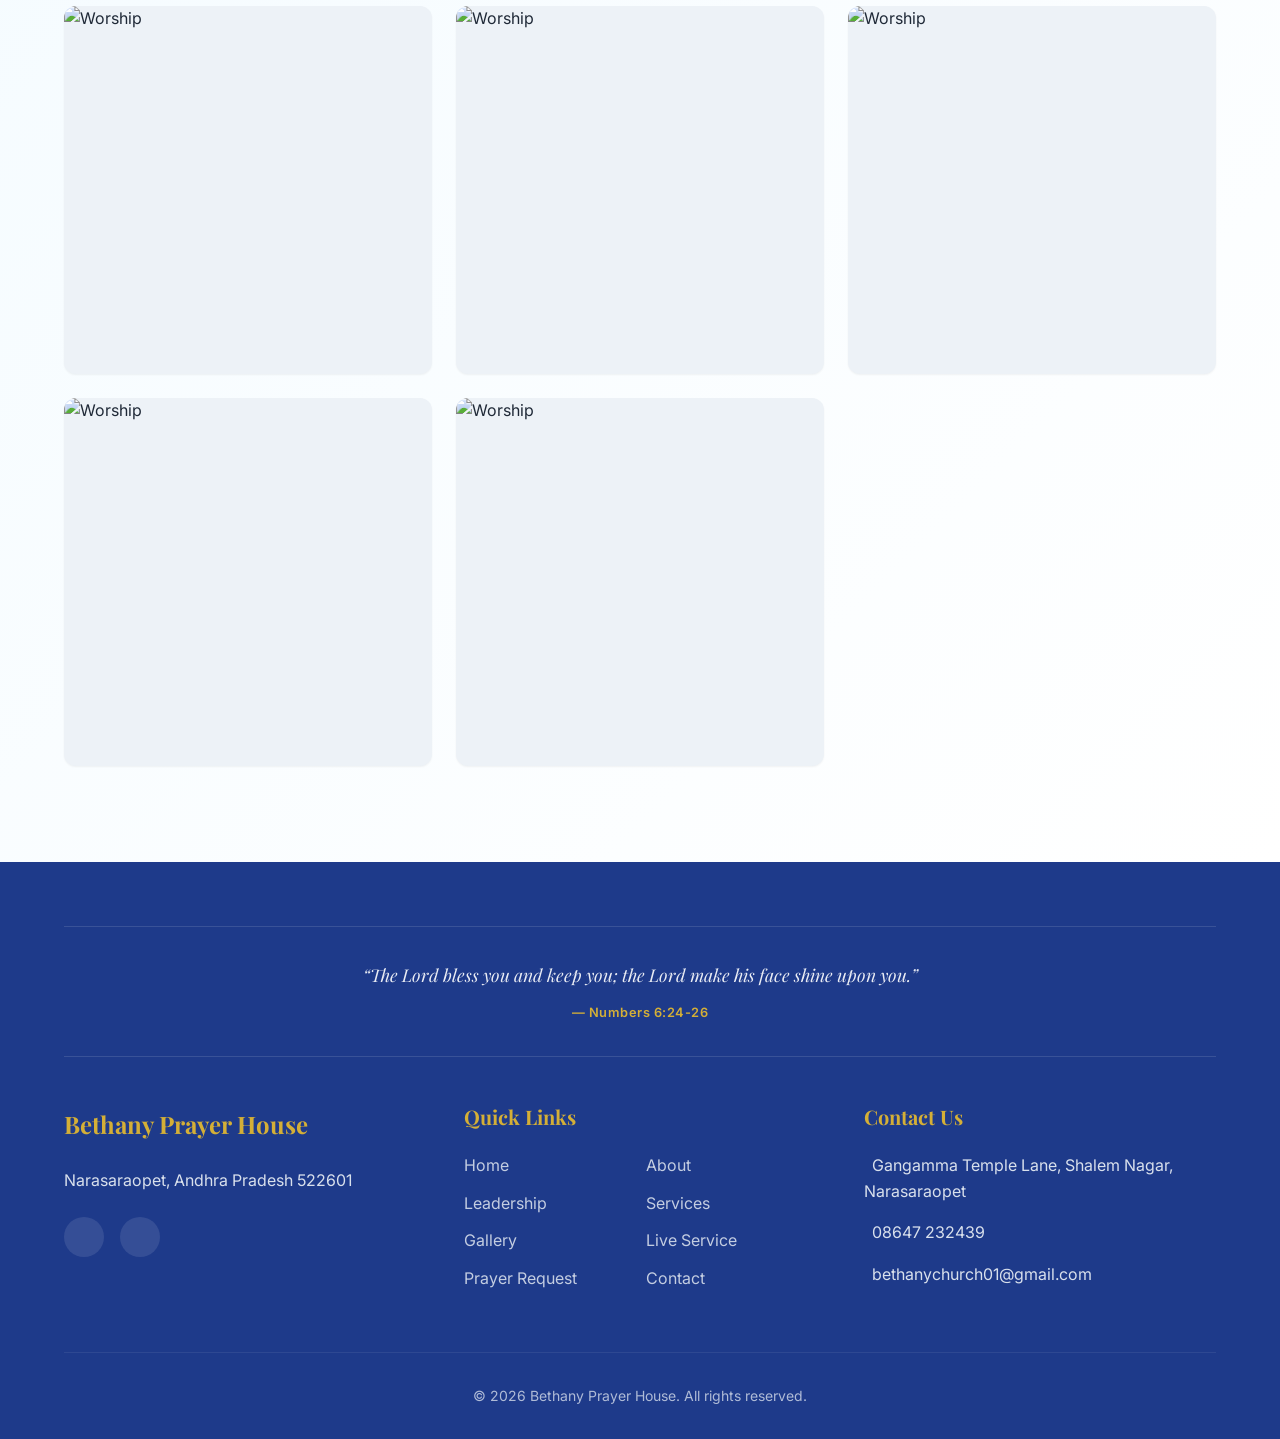
==== commit 07977a4e: "Add files via upload" ====
--- a/index.html
+++ b/index.html
@@ -1,41 +1,41 @@
-<!DOCTYPE html>
-<html lang="en">
-
-<head>
-    <meta charset="UTF-8">
-    <meta name="viewport" content="width=device-width, initial-scale=1.0">
-    <title>Bethany Prayer House - Narasaraopet</title>
-    <meta name="description"
-        content="Bethany Prayer House is a Christian fellowship in Narasaraopet dedicated to worship, prayer, and Biblical teaching. Join our services, watch sermons, and submit prayer requests online.">
-    <meta name="keywords"
-        content="Church in Narasaraopet, Bethany Church Narasaraopet, Christian Church Narasaraopet, Bethany Prayer House Narasaraopet, Bible teaching church Narasaraopet">
-
-    <!-- Fonts -->
-    <link rel="preconnect" href="https://fonts.googleapis.com">
-    <link rel="preconnect" href="https://fonts.gstatic.com" crossorigin>
-    <link
-        href="https://fonts.googleapis.com/css2?family=Inter:wght@300;400;500;600;700&family=Playfair+Display:ital,wght@0,400;0,600;0,700;1,400&display=swap"
-        rel="stylesheet">
-
-    <!-- Icons -->
-    <script src="https://unpkg.com/lucide@latest"></script>
-
-    <!-- Styles - Added v=2 to force browser to load new styles instead of cache -->
-    <link rel="stylesheet" href="style.css?v=10">
-</head>
-
-<body>
-    <header id="header" class="header"></header>
-
-    <main id="app" class="main-content">
-        <!-- Content will be injected here by app.js -->
-    </main>
-
-    <footer id="footer" class="footer"></footer>
-
-    <!-- Scripts - Added v=5 to force browser to load new scripts instead of cache -->
-    <script src="pages.js?v=10"></script>
-    <script src="app.js?v=10"></script>
-</body>
-
+<!DOCTYPE html>
+<html lang="en">
+
+<head>
+    <meta charset="UTF-8">
+    <meta name="viewport" content="width=device-width, initial-scale=1.0">
+    <title>Bethany Prayer House - Narasaraopet</title>
+    <meta name="description"
+        content="Bethany Prayer House is a Christian fellowship in Narasaraopet dedicated to worship, prayer, and Biblical teaching. Join our services, watch sermons, and submit prayer requests online.">
+    <meta name="keywords"
+        content="Church in Narasaraopet, Bethany Church Narasaraopet, Christian Church Narasaraopet, Bethany Prayer House Narasaraopet, Bible teaching church Narasaraopet">
+
+    <!-- Fonts -->
+    <link rel="preconnect" href="https://fonts.googleapis.com">
+    <link rel="preconnect" href="https://fonts.gstatic.com" crossorigin>
+    <link
+        href="https://fonts.googleapis.com/css2?family=Inter:wght@300;400;500;600;700&family=Playfair+Display:ital,wght@0,400;0,600;0,700;1,400&display=swap"
+        rel="stylesheet">
+
+    <!-- Icons -->
+    <script src="https://unpkg.com/lucide@latest"></script>
+
+    <!-- Styles - Added v=2 to force browser to load new styles instead of cache -->
+    <link rel="stylesheet" href="style.css?v=10">
+</head>
+
+<body>
+    <header id="header" class="header"></header>
+
+    <main id="app" class="main-content">
+        <!-- Content will be injected here by app.js -->
+    </main>
+
+    <footer id="footer" class="footer"></footer>
+
+    <!-- Scripts - Added v=5 to force browser to load new scripts instead of cache -->
+    <script src="pages.js?v=11"></script>
+    <script src="app.js?v=11"></script>
+</body>
+
 </html>
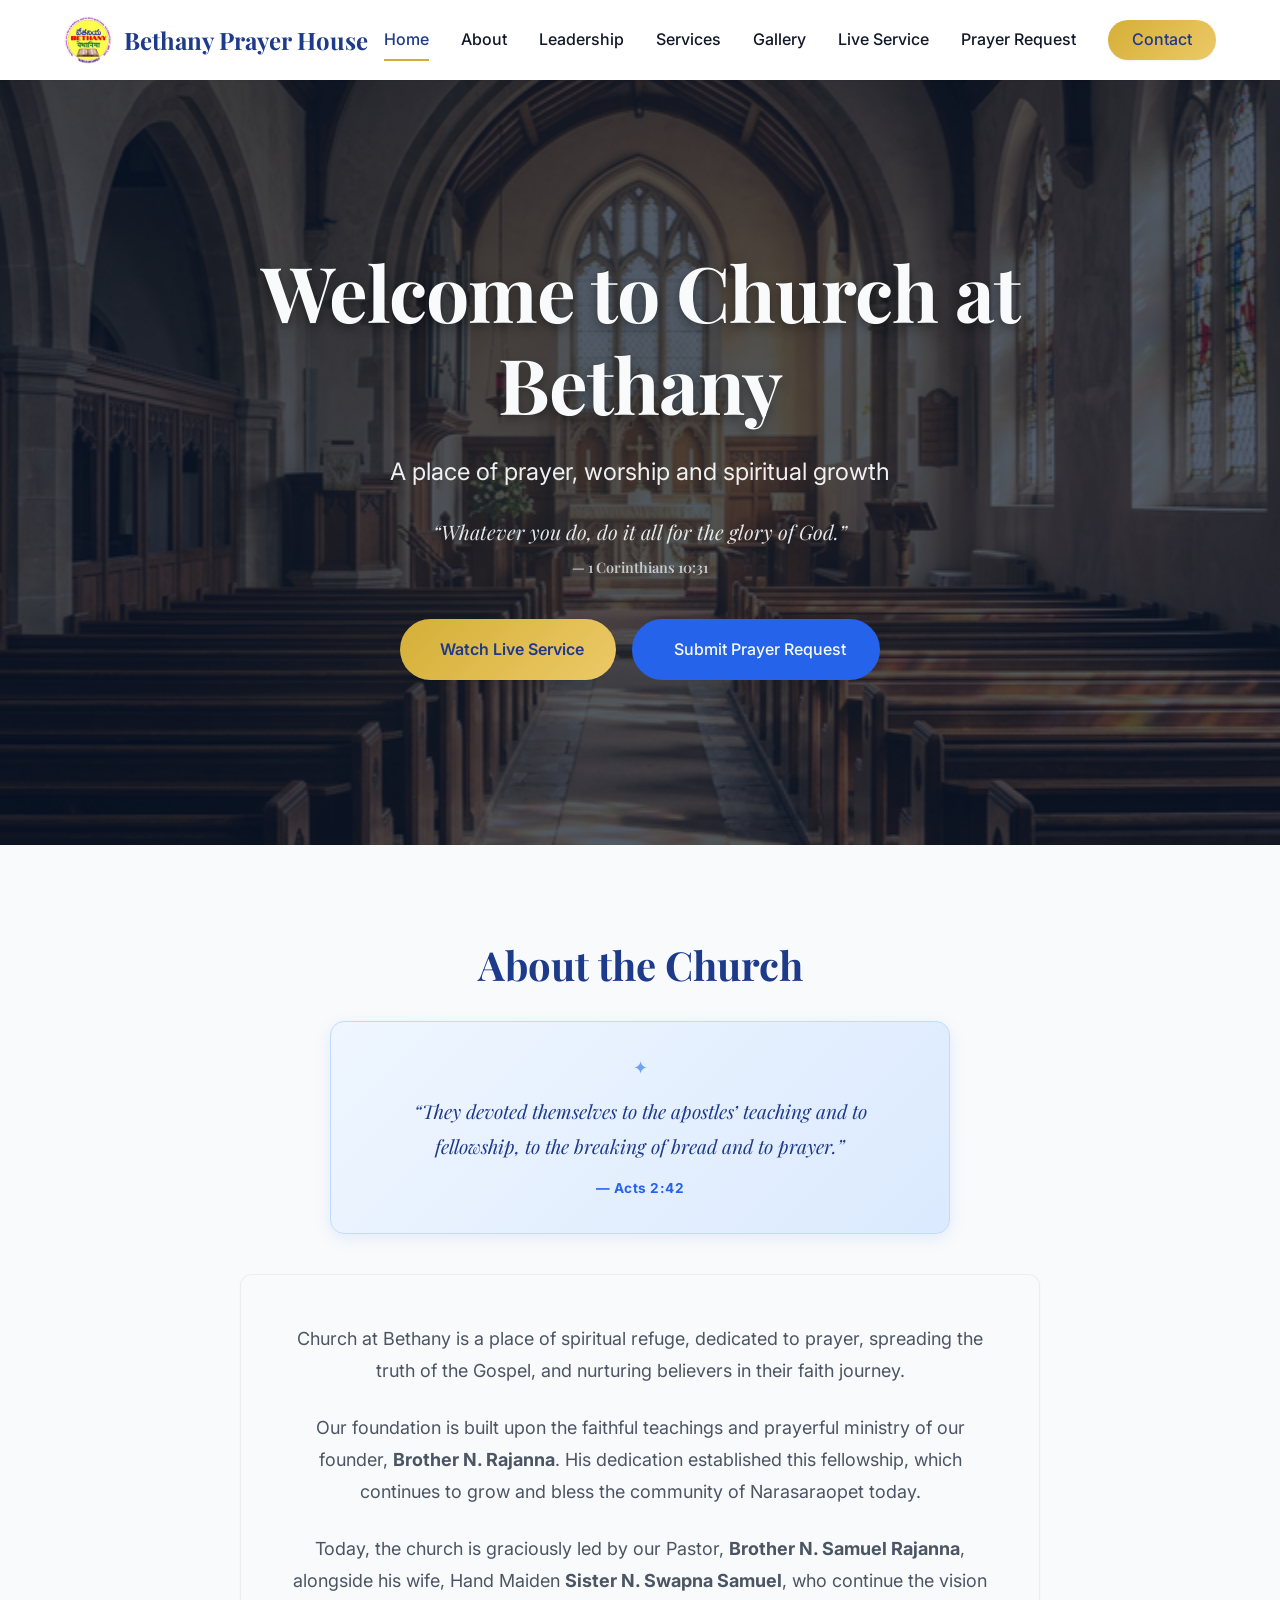
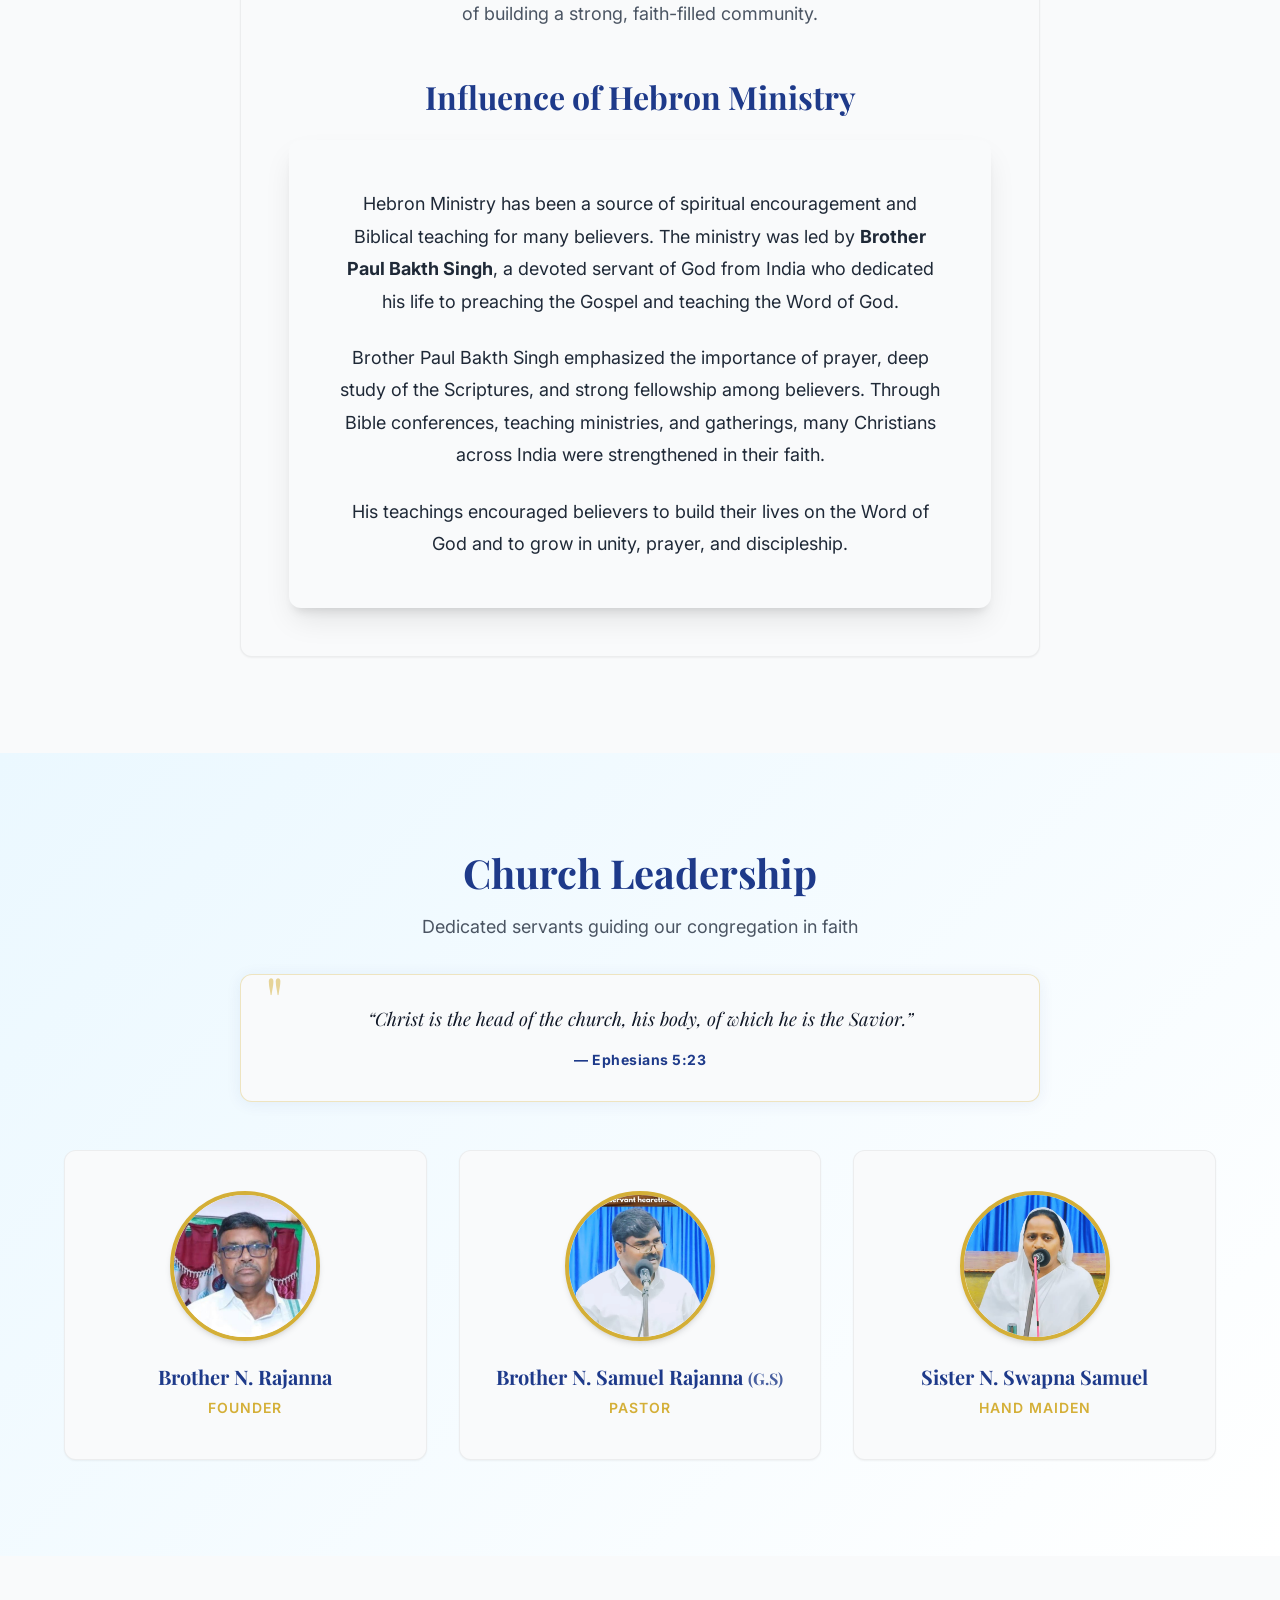
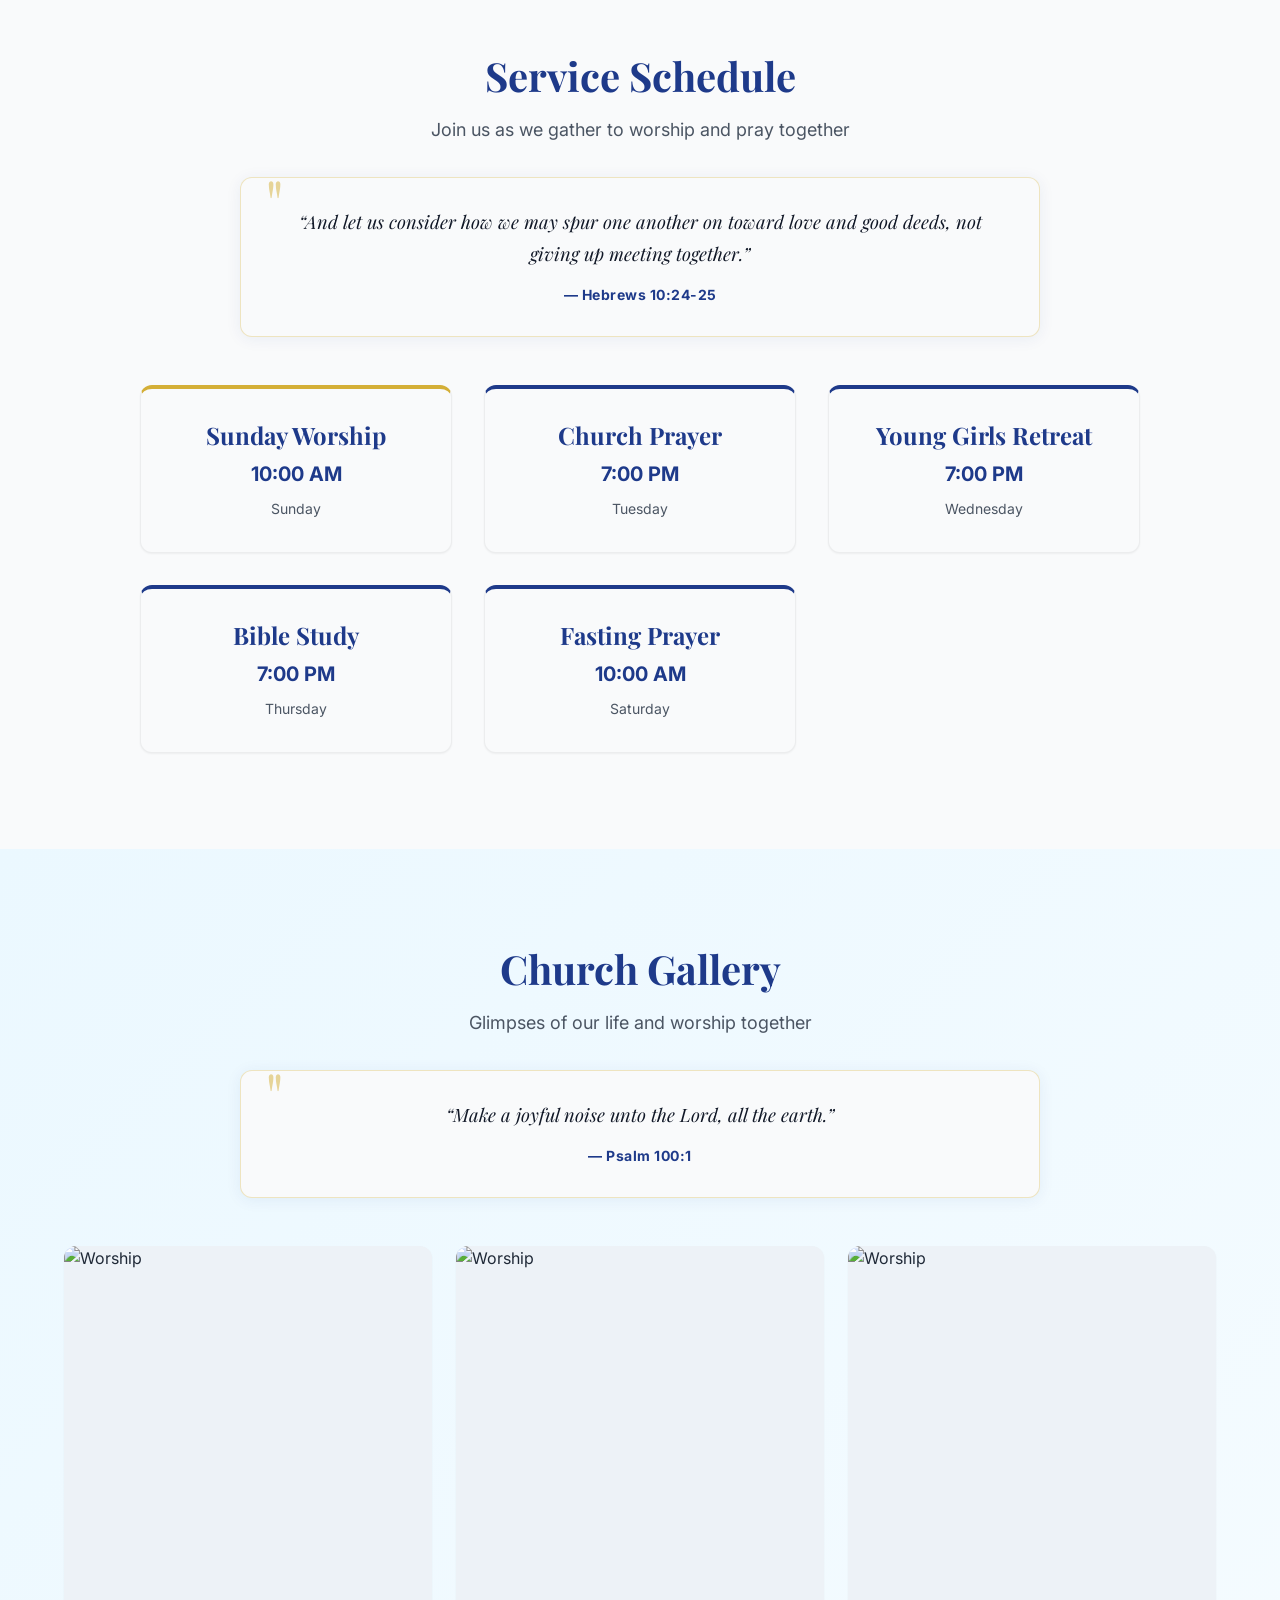
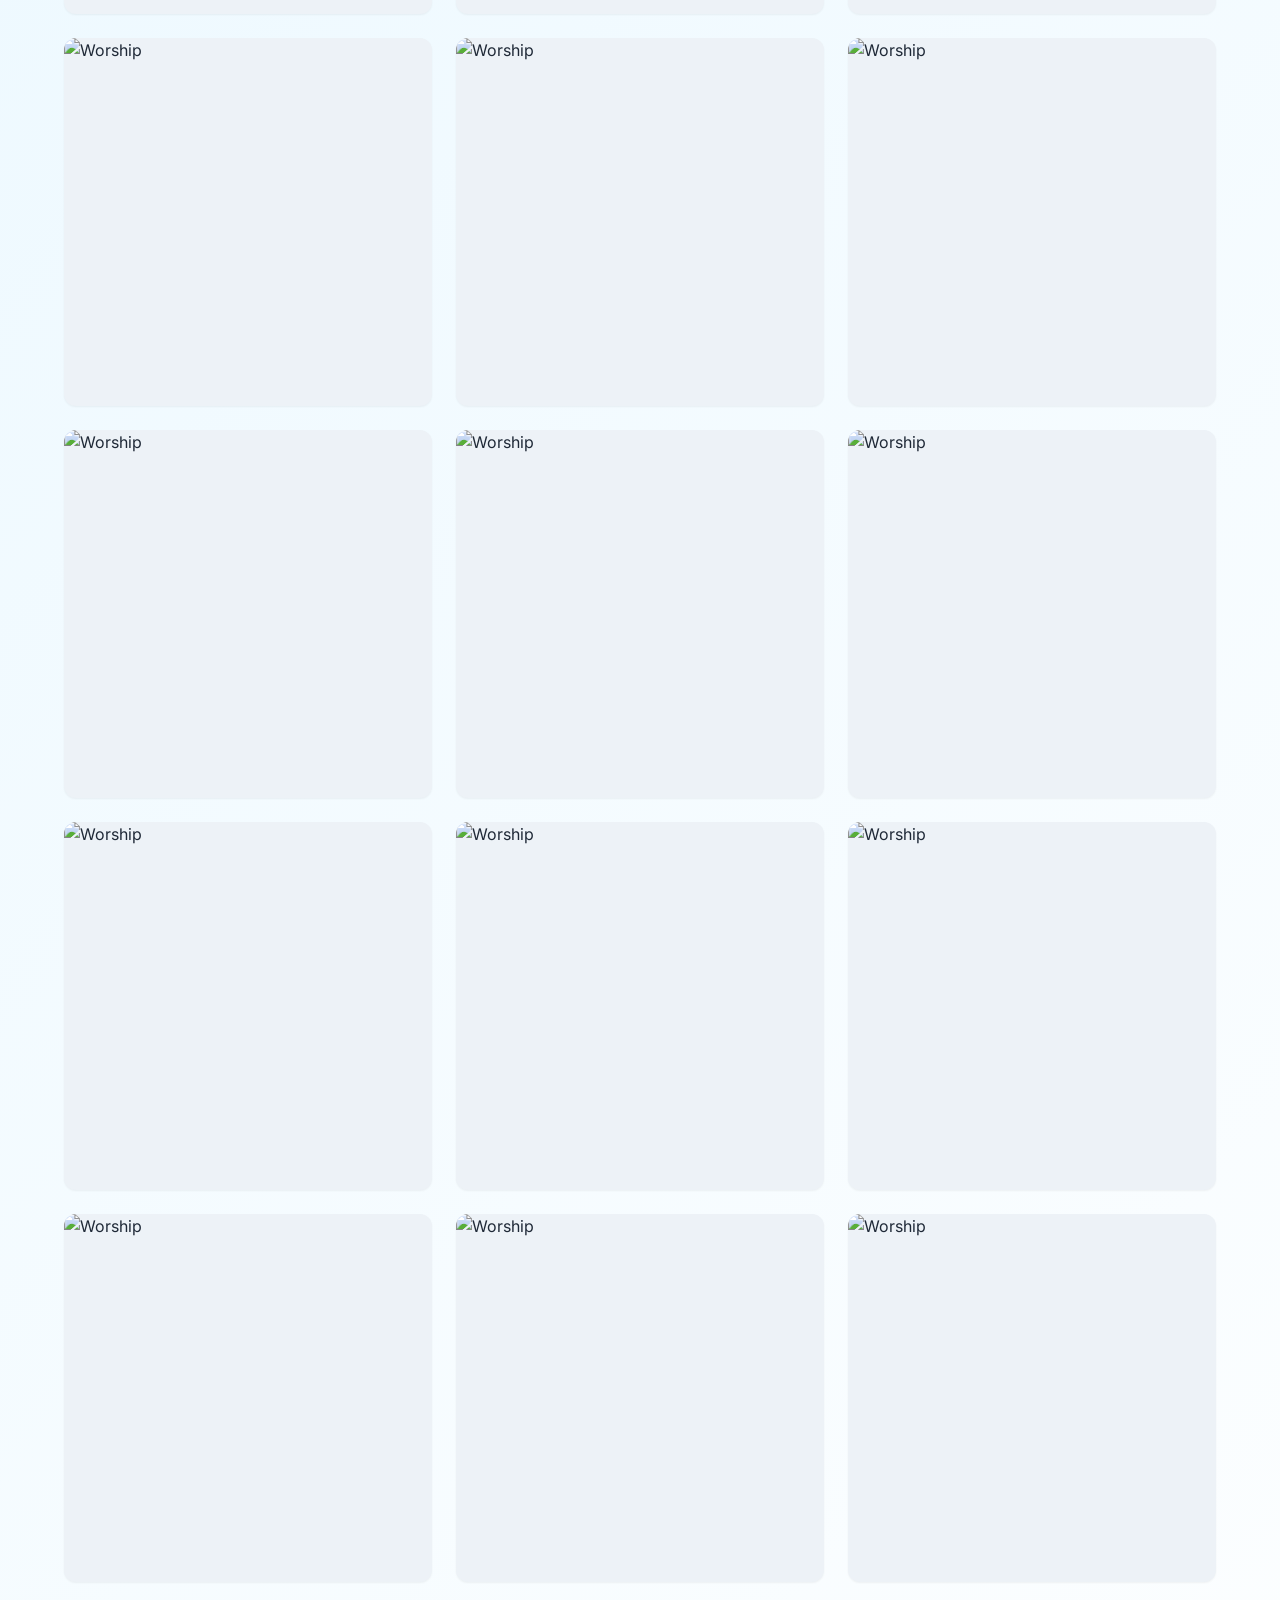
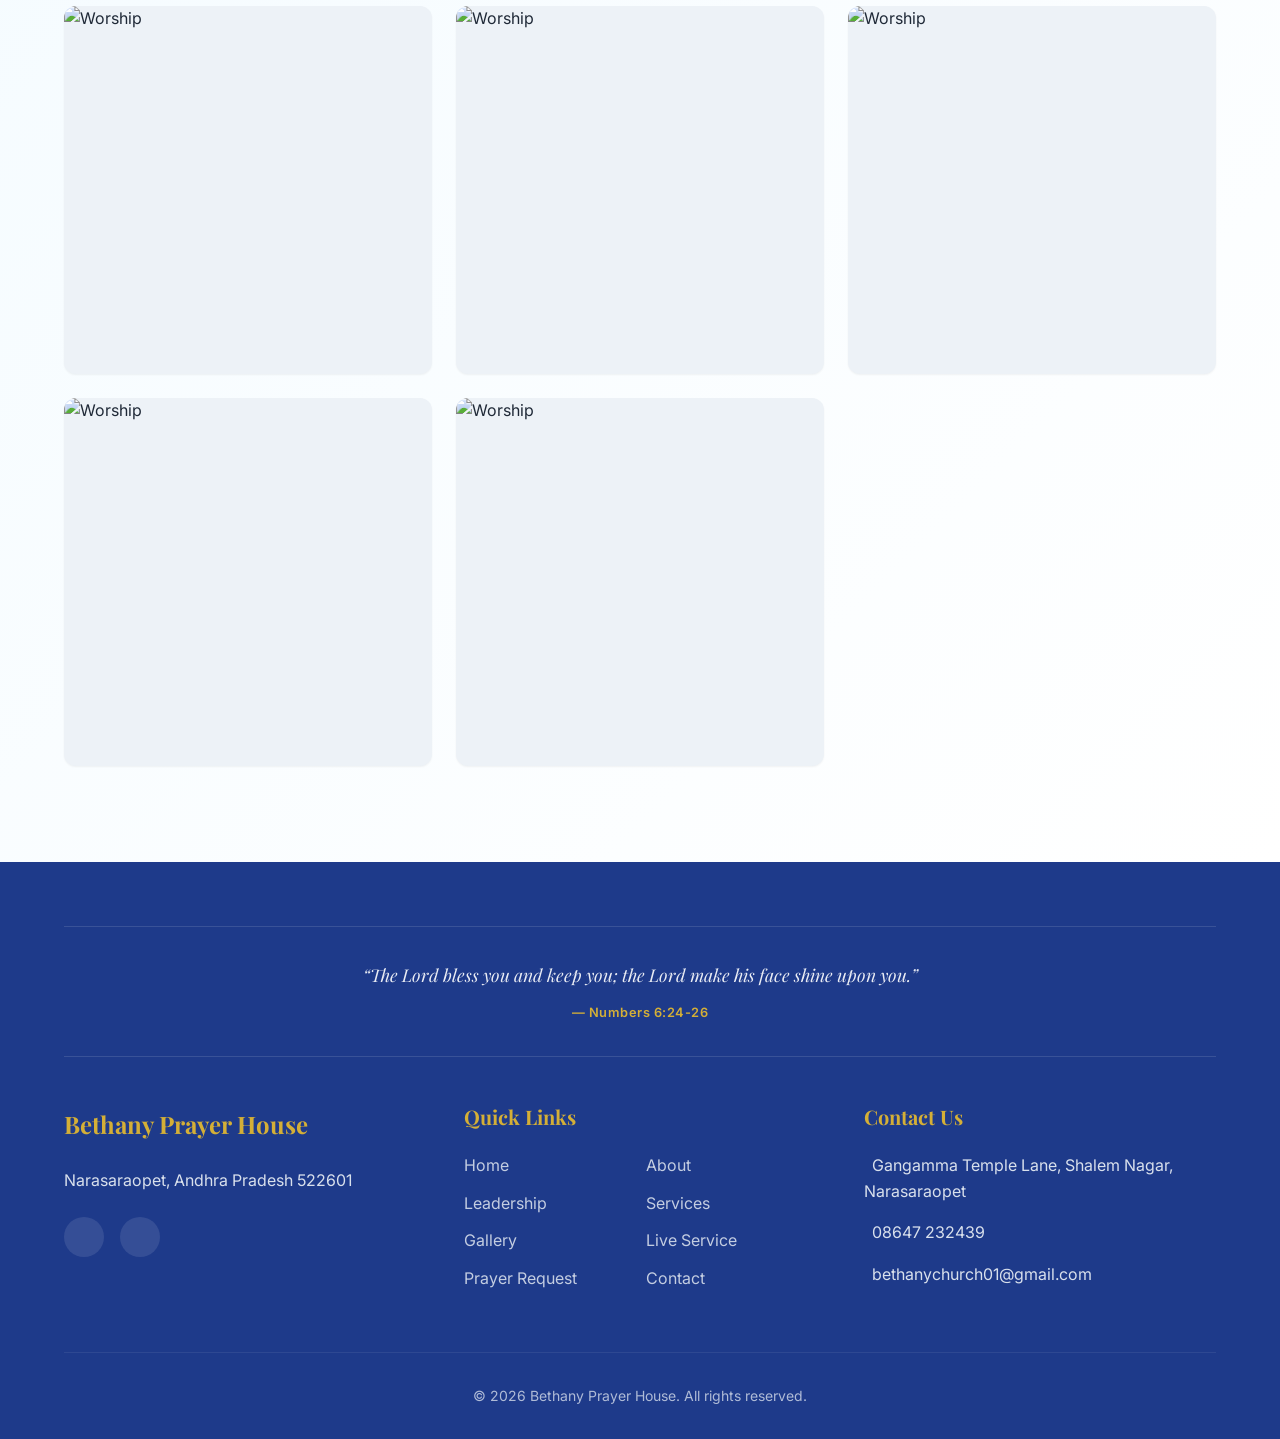
==== commit d1aed09d: "Add files via upload" ====
--- a/index.html
+++ b/index.html
@@ -34,8 +34,8 @@
     <footer id="footer" class="footer"></footer>
 
     <!-- Scripts - Added v=5 to force browser to load new scripts instead of cache -->
-    <script src="pages.js?v=11"></script>
-    <script src="app.js?v=11"></script>
+    <script src="pages.js?v=12"></script>
+    <script src="app.js?v=12"></script>
 </body>
 
 </html>
